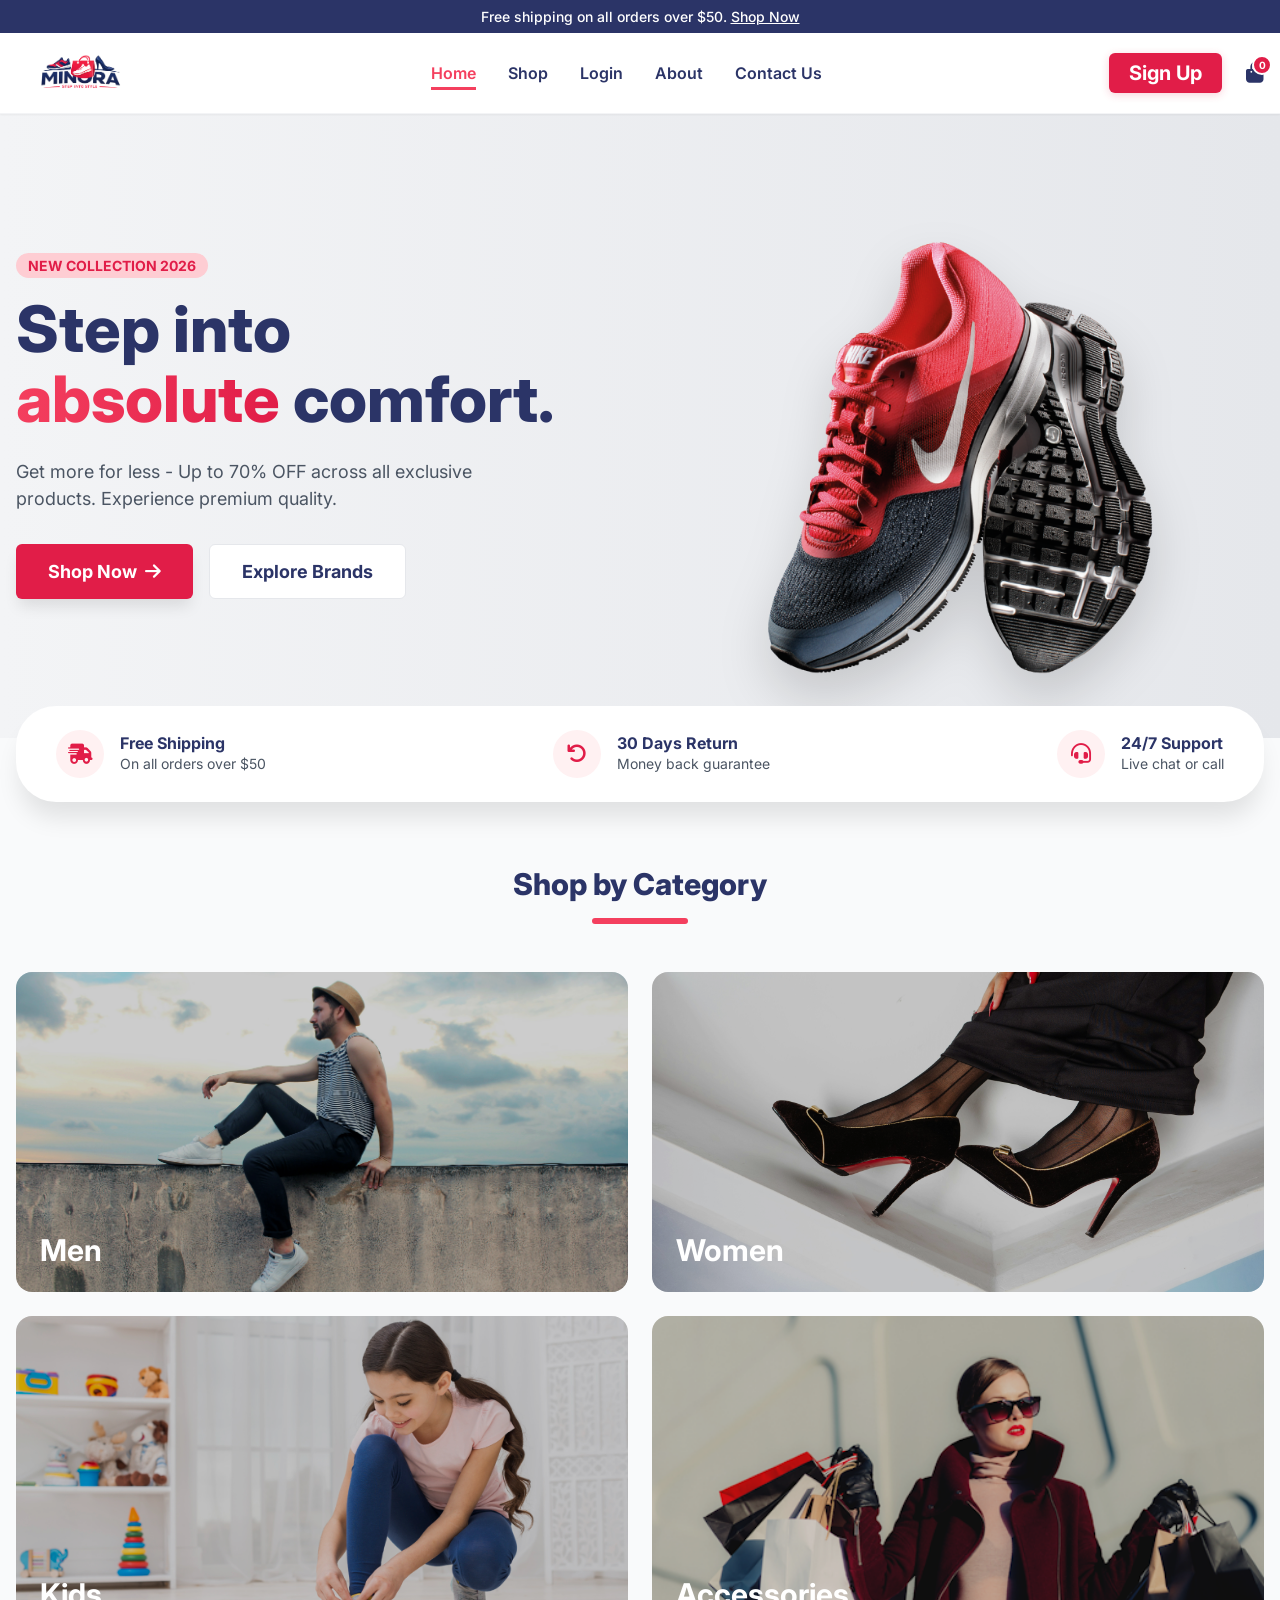
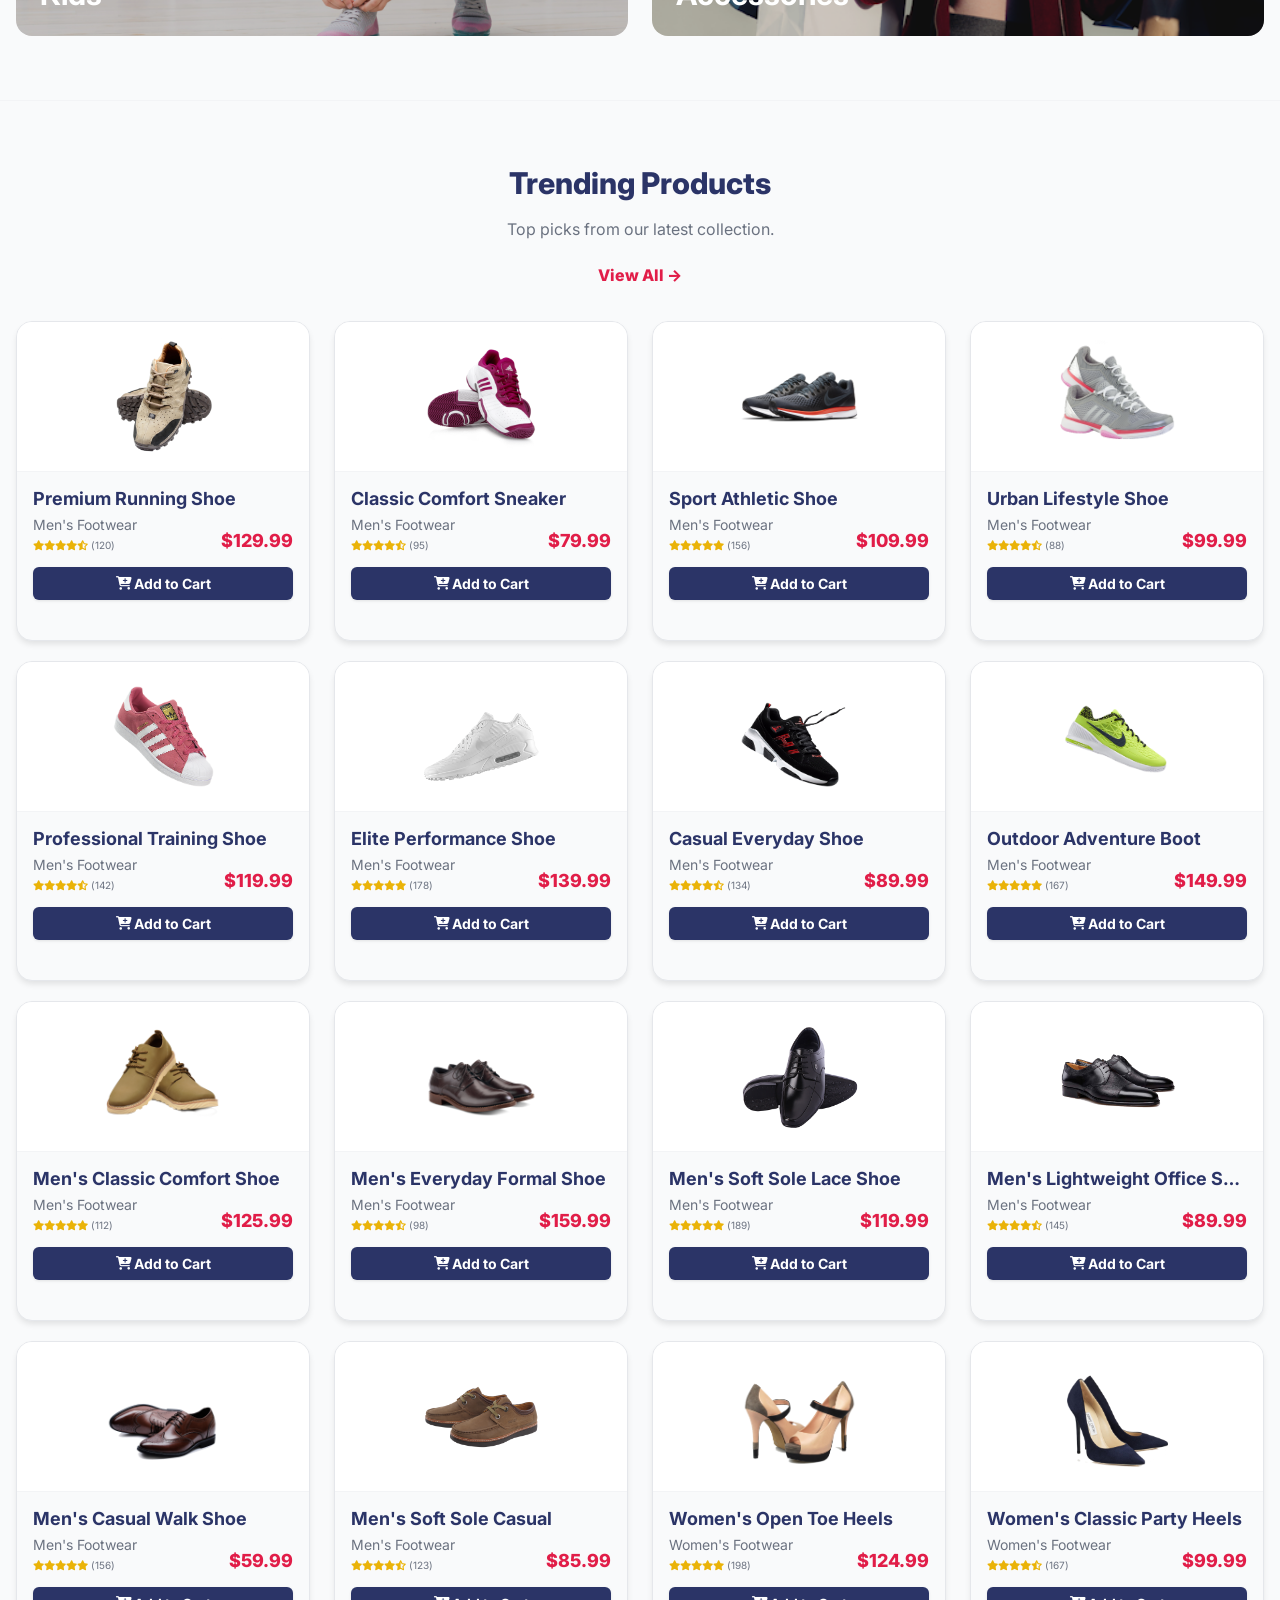
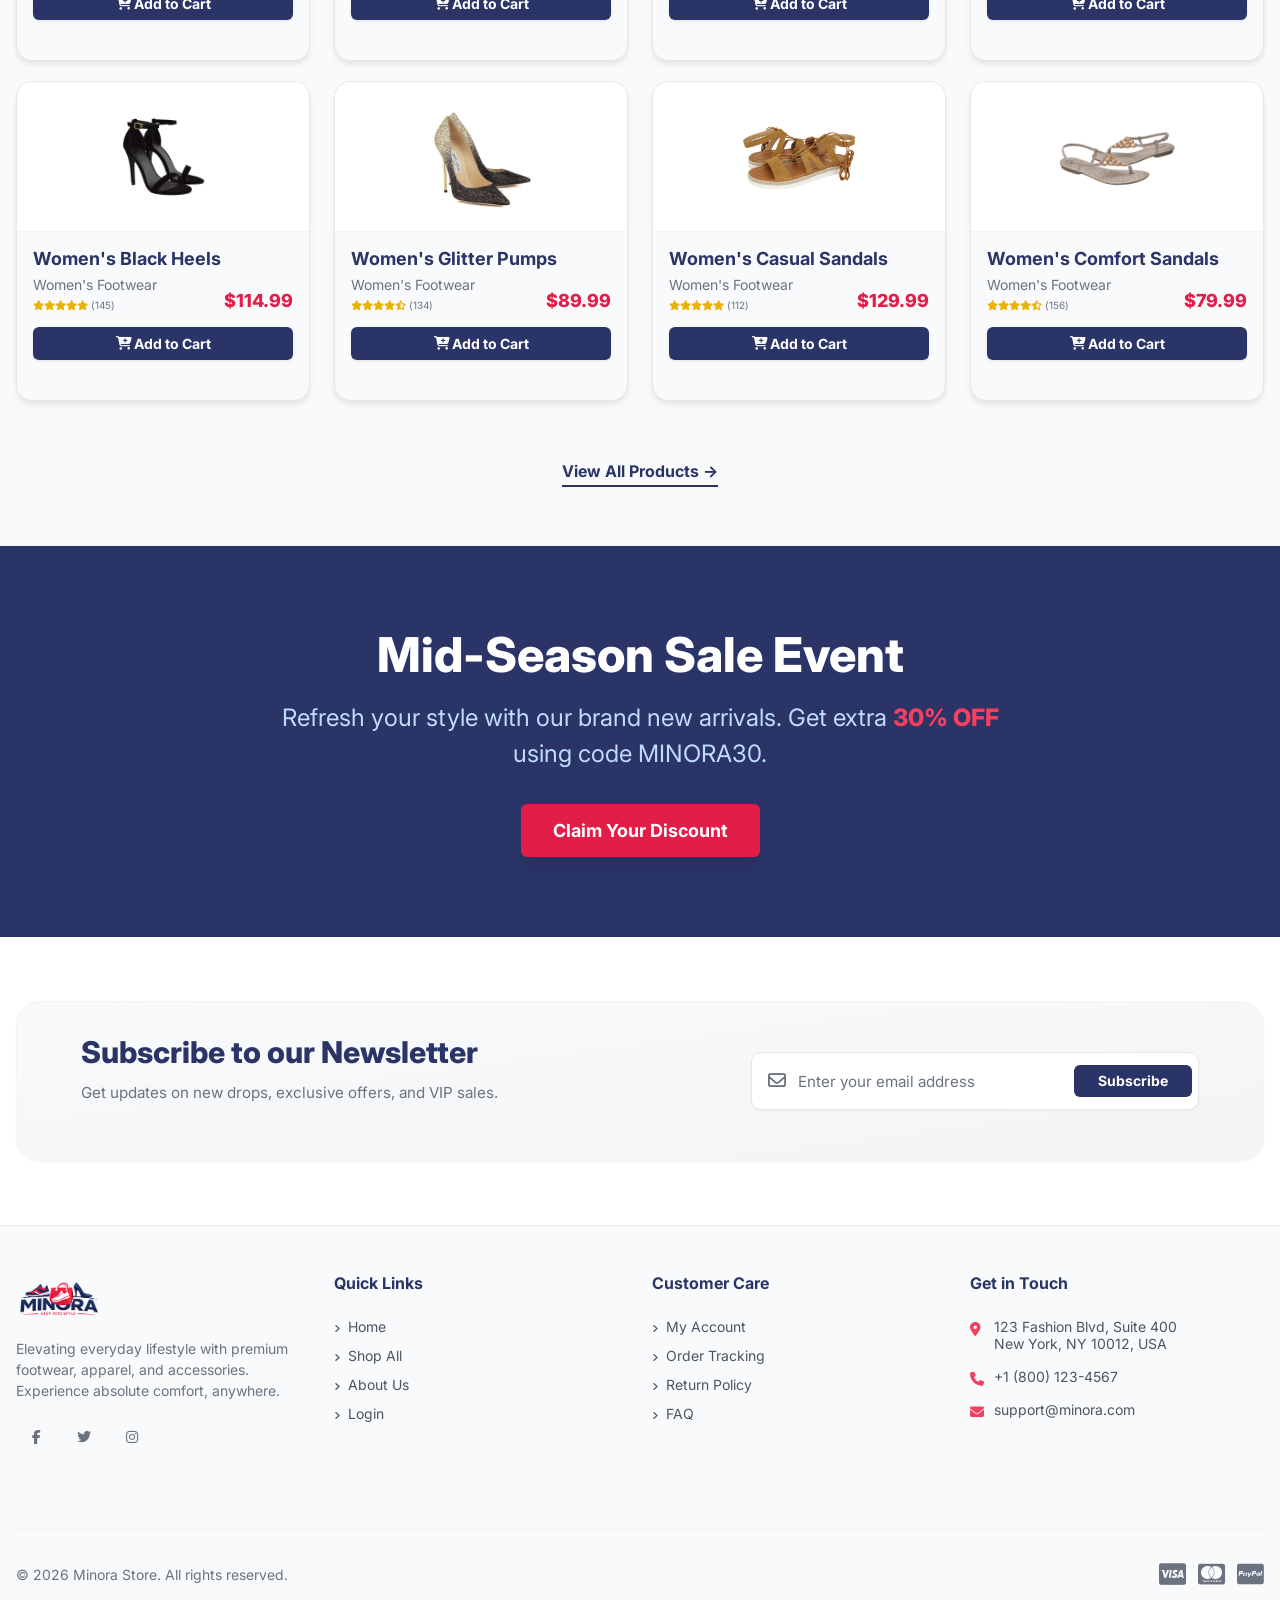
==== index.html @ 59dbfc53 "Initial commit" ====
﻿<!DOCTYPE html>
<html lang="en">
<head>
    <meta charset="UTF-8">
    <meta name="viewport" content="width=device-width, initial-scale=1.0">
    <meta name="description" content="Minora E-commerce Home Page. Step into absolute comfort. Shop the latest fashion trends.">
    <title>Minora | Premium E-Commerce</title>
    <link rel="stylesheet" href="cssFile/globalStyles.css">
    <link rel="stylesheet" href="https://cdnjs.cloudflare.com/ajax/libs/font-awesome/6.4.0/css/all.min.css">
</head>
<body>

    <!-- Top Promotion Bar -->
    <div class="promo-bar">
        Free shipping on all orders over $50. <a href="#">Shop Now</a>
    </div>

    <!-- Navigation Header -->
    <header>
        <div class="container">
            <nav>
                <!-- Logo -->
                <div class="nav-brand">
                    <a href="index.html">
                        <img src="sources/Minoralogo3 .png" alt="Minora Logo">
                    </a>
                </div>

                <!-- Desktop Menu -->
                <div class="nav-menu">
                    <ul>
                        <li><a href="index.html" class="active">Home</a></li>
                        <li><a href="pages/shop.html">Shop</a></li>
                        <li><a href="pages/login.html">Login</a></li>
                        <li><a href="pages/about.html">About</a></li>
                        <li><a href="pages/contactUs.html">Contact Us</a></li>
                    </ul>
                </div>

                <!-- Icons -->
                <div class="nav-icons">
                    <a href="signup.html" class="nav-signup-btn">Sign Up</a>

                    <a href="pages/cart.html" class="relative">
                        <i class="fa-solid fa-bag-shopping"></i>
                        <span class="cart-badge">3</span>
                    </a>
                    <button class="menu-toggle"><i class="fa-solid fa-bars"></i></button>
                </div>
            </nav>
        </div>
    </header>

    <!-- Hero Section -->
    <section style="background: linear-gradient(to right, #f3f4f6, #e5e7eb); padding: 64px 0; overflow: hidden;">
        <div class="container hero-wrapper">

            <div class="hero-text-block">
                <span class="hero-badge">New Collection 2026</span>
                <h1 style="font-size: 4rem; color: var(--brand-primary-color); font-weight: 800; line-height: 1.1; margin-bottom: 24px;">
                    Step into <br/>
                    <span style="background-image: linear-gradient(to right, var(--brand-third-color), var(--brand-secondary-color)); -webkit-background-clip: text; -webkit-text-fill-color: transparent; color: transparent;">absolute</span> comfort.
                </h1>
                <p style="font-size: 1.125rem; max-width: 32rem;">
                    Get more for less - Up to 70% OFF across all exclusive products. Experience premium quality.
                </p>
                <div class="hero-buttons">
                    <a href="pages/shop.html" class="link-button lg-button">
                        Shop Now <i class="fa-solid fa-arrow-right" style="margin-left: 8px;"></i>
                    </a>
                    <button class="explore-btn" >
                        Explore Brands
                    </button>
                </div>
            </div>

            <div class="hero-image-block">
                <img src="sources/herobanner2.png" alt="Featured Shoes" class="hero-img">
            </div>

        </div>
    </section>

    <!-- Perks / Features Strip -->
    <section class="container relative" style="margin-top: -32px; z-index: 20;">
        <div class="feature-box">
            <div class="feature-item">
                <div class="feature-icon">
                    <i class="fa-solid fa-truck-fast"></i>
                </div>
                <div class="feature-text">
                    <h4>Free Shipping</h4>
                    <p>On all orders over $50</p>
                </div>
            </div>
            <div class="feature-item">
                <div class="feature-icon">
                    <i class="fa-solid fa-arrow-rotate-left"></i>
                </div>
                <div class="feature-text">
                    <h4>30 Days Return</h4>
                    <p>Money back guarantee</p>
                </div>
            </div>
            <div class="feature-item">
                <div class="feature-icon">
                    <i class="fa-solid fa-headset"></i>
                </div>
                <div class="feature-text">
                    <h4>24/7 Support</h4>
                    <p>Live chat or call</p>
                </div>
            </div>
        </div>
    </section>

    <!-- Categories Section -->
    <section class="page-section">
        <div class="container">
            <div class="text-center" style="margin-bottom: 48px;">
                <h2>Shop by Category</h2>
                <div style="width: 96px; height: 6px; background-color: var(--brand-third-color); margin: 16px auto; border-radius: var(--radius-full);"></div>
            </div>

            <div class="category-row">
                <div class="category-col">
                    <a href="pages/shop.html" class="category-card">
                        <img src="sources/category-men.jpg" alt="Men">
                        <div class="category-overlay"></div>
                        <h3 class="category-title">Men</h3>
                    </a>
                </div>
                <div class="category-col">
                    <a href="pages/shop.html" class="category-card">
                        <img src="sources/category-women.jpg" alt="Women">
                        <div class="category-overlay"></div>
                        <h3 class="category-title">Women</h3>
                    </a>
                </div>
                <div class="category-col">
                    <a href="pages/shop.html" class="category-card">
                        <img src="sources/category-kids.jpg" alt="Kids">
                        <div class="category-overlay"></div>
                        <h3 class="category-title">Kids</h3>
                    </a>
                </div>
                <div class="category-col">
                    <a href="pages/shop.html" class="category-card">
                        <img src="sources/special-offer.png" alt="Accessories">
                        <div class="category-overlay"></div>
                        <h3 class="category-title">Accessories</h3>
                    </a>
                </div>
            </div>
        </div>
    </section>

    <!-- Featured Products Section -->
    <section class="page-section">
        <div class="container">
            <div style="text-align: center; margin-bottom: 48px;">
                <h2>Trending Products</h2>
                <p style="color: var(--text-muted-color); margin-bottom: 24px;">Top picks from our latest collection.</p>
                <a href="pages/shop.html" style="color: var(--brand-secondary-color); font-weight: 800; display: inline-block;">View All &rarr;</a>
            </div>

            <!-- Row 1 -->
            <div class="category-row">
                <div class="card-wrapper">
                    <div class="card">
                        <div style="position: relative; overflow: hidden;">
                            <span class="card-badge">HOT</span>
                            <button class="card-action"><i class="fa-regular fa-heart"></i></button>
                            <div class="card-image-box">
                                <img src="sources/Men/shoe1.png" alt="Premium Running Shoe">
                            </div>
                            <div class="card-content">
                                <h3 class="card-title"><a href="#">Premium Running Shoe</a></h3>
                                <div class="card-meta">
                                    <div>
                                        <p class="card-desc">Men's Footwear</p>
                                        <div style="color: #eab308; font-size: 10px; margin-top: 4px;">
                                            <i class="fa-solid fa-star"></i><i class="fa-solid fa-star"></i><i class="fa-solid fa-star"></i><i class="fa-solid fa-star"></i><i class="fa-solid fa-star-half-stroke"></i>
                                            <span style="color: var(--text-muted-color);">(120)</span>
                                        </div>
                                    </div>
                                    <span class="card-price">$129.99</span>
                                </div>
                                <button class="primary-button" data-action="add-to-cart" data-id="1" data-title="Premium Running Shoe" data-price="129.99" data-image="Men/shoe1.png"><i class="fa-solid fa-cart-plus"></i> Add to Cart</button>
                            </div>
                        </div>
                    </div>
                </div>

                <div class="card-wrapper">
                    <div class="card">
                        <div style="position: relative; overflow: hidden;">
                            <span class="card-badge">-20%</span>
                            <button class="card-action"><i class="fa-regular fa-heart"></i></button>
                            <div class="card-image-box">
                                <img src="sources/Men/shoe2.png" alt="Classic Comfort Sneaker">
                            </div>
                            <div class="card-content">
                                <h3 class="card-title"><a href="#">Classic Comfort Sneaker</a></h3>
                                <div class="card-meta">
                                    <div>
                                        <p class="card-desc">Men's Footwear</p>
                                        <div style="color: #eab308; font-size: 10px; margin-top: 4px;">
                                            <i class="fa-solid fa-star"></i><i class="fa-solid fa-star"></i><i class="fa-solid fa-star"></i><i class="fa-solid fa-star"></i><i class="fa-solid fa-star-half-stroke"></i>
                                            <span style="color: var(--text-muted-color);">(95)</span>
                                        </div>
                                    </div>
                                    <span class="card-price">$79.99</span>
                                </div>
                                <button class="primary-button" data-action="add-to-cart" data-id="2" data-title="Classic Comfort Sneaker" data-price="79.99" data-image="Men/shoe2.png"><i class="fa-solid fa-cart-plus"></i> Add to Cart</button>
                            </div>
                        </div>
                    </div>
                </div>

                <div class="card-wrapper">
                    <div class="card">
                        <div style="position: relative; overflow: hidden;">
                            <span class="card-badge">NEW</span>
                            <button class="card-action"><i class="fa-regular fa-heart"></i></button>
                            <div class="card-image-box">
                                <img src="sources/Men/shoe3.png" alt="Sport Athletic Shoe">
                            </div>
                            <div class="card-content">
                                <h3 class="card-title"><a href="#">Sport Athletic Shoe</a></h3>
                                <div class="card-meta">
                                    <div>
                                        <p class="card-desc">Men's Footwear</p>
                                        <div style="color: #eab308; font-size: 10px; margin-top: 4px;">
                                            <i class="fa-solid fa-star"></i><i class="fa-solid fa-star"></i><i class="fa-solid fa-star"></i><i class="fa-solid fa-star"></i><i class="fa-solid fa-star"></i>
                                            <span style="color: var(--text-muted-color);">(156)</span>
                                        </div>
                                    </div>
                                    <span class="card-price">$109.99</span>
                                </div>
                                <button class="primary-button" data-action="add-to-cart" data-id="3" data-title="Sport Athletic Shoe" data-price="109.99" data-image="Men/shoe3.png"><i class="fa-solid fa-cart-plus"></i> Add to Cart</button>
                            </div>
                        </div>
                    </div>
                </div>

                <div class="card-wrapper">
                    <div class="card">
                        <div style="position: relative; overflow: hidden;">
                            <span class="card-badge">SALE</span>
                            <button class="card-action"><i class="fa-regular fa-heart"></i></button>
                            <div class="card-image-box">
                                <img src="sources/Men/shoe4.png" alt="Urban Lifestyle Shoe">
                            </div>
                            <div class="card-content">
                                <h3 class="card-title"><a href="#">Urban Lifestyle Shoe</a></h3>
                                <div class="card-meta">
                                    <div>
                                        <p class="card-desc">Men's Footwear</p>
                                        <div style="color: #eab308; font-size: 10px; margin-top: 4px;">
                                            <i class="fa-solid fa-star"></i><i class="fa-solid fa-star"></i><i class="fa-solid fa-star"></i><i class="fa-solid fa-star"></i><i class="fa-solid fa-star-half-stroke"></i>
                                            <span style="color: var(--text-muted-color);">(88)</span>
                                        </div>
                                    </div>
                                    <span class="card-price">$99.99</span>
                                </div>
                                <button class="primary-button" data-action="add-to-cart" data-id="4" data-title="Urban Lifestyle Shoe" data-price="99.99" data-image="Men/shoe4.png"><i class="fa-solid fa-cart-plus"></i> Add to Cart</button>
                            </div>
                        </div>
                    </div>
                </div>
            </div>

            <!-- Row 2 -->
            <div class="category-row">
                <div class="card-wrapper">
                    <div class="card">
                        <div style="position: relative; overflow: hidden;">
                            <span class="card-badge">-25%</span>
                            <button class="card-action"><i class="fa-regular fa-heart"></i></button>
                            <div class="card-image-box">
                                <img src="sources/Men/shoe5.png" alt="Professional Training Shoe">
                            </div>
                            <div class="card-content">
                                <h3 class="card-title"><a href="#">Professional Training Shoe</a></h3>
                                <div class="card-meta">
                                    <div>
                                        <p class="card-desc">Men's Footwear</p>
                                        <div style="color: #eab308; font-size: 10px; margin-top: 4px;">
                                            <i class="fa-solid fa-star"></i><i class="fa-solid fa-star"></i><i class="fa-solid fa-star"></i><i class="fa-solid fa-star"></i><i class="fa-solid fa-star-half-stroke"></i>
                                            <span style="color: var(--text-muted-color);">(142)</span>
                                        </div>
                                    </div>
                                    <span class="card-price">$119.99</span>
                                </div>
                                <button class="primary-button" data-action="add-to-cart" data-id="5" data-title="Professional Training Shoe" data-price="119.99" data-image="Men/shoe5.png"><i class="fa-solid fa-cart-plus"></i> Add to Cart</button>
                            </div>
                        </div>
                    </div>
                </div>

                <div class="card-wrapper">
                    <div class="card">
                        <div style="position: relative; overflow: hidden;">
                            <span class="card-badge">HOT</span>
                            <button class="card-action"><i class="fa-regular fa-heart"></i></button>
                            <div class="card-image-box">
                                <img src="sources/Men/shoe6.png" alt="Elite Performance Shoe">
                            </div>
                            <div class="card-content">
                                <h3 class="card-title"><a href="#">Elite Performance Shoe</a></h3>
                                <div class="card-meta">
                                    <div>
                                        <p class="card-desc">Men's Footwear</p>
                                        <div style="color: #eab308; font-size: 10px; margin-top: 4px;">
                                            <i class="fa-solid fa-star"></i><i class="fa-solid fa-star"></i><i class="fa-solid fa-star"></i><i class="fa-solid fa-star"></i><i class="fa-solid fa-star"></i>
                                            <span style="color: var(--text-muted-color);">(178)</span>
                                        </div>
                                    </div>
                                    <span class="card-price">$139.99</span>
                                </div>
                                <button class="primary-button" data-action="add-to-cart" data-id="6" data-title="Elite Performance Shoe" data-price="139.99" data-image="Men/shoe6.png"><i class="fa-solid fa-cart-plus"></i> Add to Cart</button>
                            </div>
                        </div>
                    </div>
                </div>

                <div class="card-wrapper">
                    <div class="card">
                        <div style="position: relative; overflow: hidden;">
                            <span class="card-badge">NEW</span>
                            <button class="card-action"><i class="fa-regular fa-heart"></i></button>
                            <div class="card-image-box">
                                <img src="sources/Men/shoe7.png" alt="Casual Everyday Shoe">
                            </div>
                            <div class="card-content">
                                <h3 class="card-title"><a href="#">Casual Everyday Shoe</a></h3>
                                <div class="card-meta">
                                    <div>
                                        <p class="card-desc">Men's Footwear</p>
                                        <div style="color: #eab308; font-size: 10px; margin-top: 4px;">
                                            <i class="fa-solid fa-star"></i><i class="fa-solid fa-star"></i><i class="fa-solid fa-star"></i><i class="fa-solid fa-star"></i><i class="fa-solid fa-star-half-stroke"></i>
                                            <span style="color: var(--text-muted-color);">(134)</span>
                                        </div>
                                    </div>
                                    <span class="card-price">$89.99</span>
                                </div>
                                <button class="primary-button" data-action="add-to-cart" data-id="7" data-title="Casual Everyday Shoe" data-price="89.99" data-image="Men/shoe7.png"><i class="fa-solid fa-cart-plus"></i> Add to Cart</button>
                            </div>
                        </div>
                    </div>
                </div>

                <div class="card-wrapper">
                    <div class="card">
                        <div style="position: relative; overflow: hidden;">
                            <span class="card-badge">SALE</span>
                            <button class="card-action"><i class="fa-regular fa-heart"></i></button>
                            <div class="card-image-box">
                                <img src="sources/Men/shoe8.png" alt="Outdoor Adventure Boot">
                            </div>
                            <div class="card-content">
                                <h3 class="card-title"><a href="#">Outdoor Adventure Boot</a></h3>
                                <div class="card-meta">
                                    <div>
                                        <p class="card-desc">Men's Footwear</p>
                                        <div style="color: #eab308; font-size: 10px; margin-top: 4px;">
                                            <i class="fa-solid fa-star"></i><i class="fa-solid fa-star"></i><i class="fa-solid fa-star"></i><i class="fa-solid fa-star"></i><i class="fa-solid fa-star"></i>
                                            <span style="color: var(--text-muted-color);">(167)</span>
                                        </div>
                                    </div>
                                    <span class="card-price">$149.99</span>
                                </div>
                                <button class="primary-button" data-action="add-to-cart" data-id="8" data-title="Outdoor Adventure Boot" data-price="149.99" data-image="Men/shoe8.png"><i class="fa-solid fa-cart-plus"></i> Add to Cart</button>
                            </div>
                        </div>
                    </div>
                </div>
            </div>

            <!-- Row 3 -->
            <div class="category-row">
                <div class="card-wrapper">
                    <div class="card">
                        <div style="position: relative; overflow: hidden;">
                            <span class="card-badge">-15%</span>
                            <button class="card-action"><i class="fa-regular fa-heart"></i></button>
                            <div class="card-image-box">
                                <img src="sources/Men/shoe9.png" alt="Men's Classic Comfort Shoe">
                            </div>
                            <div class="card-content">
                                <h3 class="card-title"><a href="#">Men's Classic Comfort Shoe</a></h3>
                                <div class="card-meta">
                                    <div>
                                        <p class="card-desc">Men's Footwear</p>
                                        <div style="color: #eab308; font-size: 10px; margin-top: 4px;">
                                            <i class="fa-solid fa-star"></i><i class="fa-solid fa-star"></i><i class="fa-solid fa-star"></i><i class="fa-solid fa-star"></i><i class="fa-solid fa-star"></i>
                                            <span style="color: var(--text-muted-color);">(112)</span>
                                        </div>
                                    </div>
                                    <span class="card-price">$125.99</span>
                                </div>
                                <button class="primary-button" data-action="add-to-cart" data-id="9" data-title="Men's Classic Comfort Shoe" data-price="125.99" data-image="Men/shoe9.png"><i class="fa-solid fa-cart-plus"></i> Add to Cart</button>
                            </div>
                        </div>
                    </div>
                </div>

                <div class="card-wrapper">
                    <div class="card">
                        <div style="position: relative; overflow: hidden;">
                            <span class="card-badge">NEW</span>
                            <button class="card-action"><i class="fa-regular fa-heart"></i></button>
                            <div class="card-image-box">
                                <img src="sources/Men/shoe10.png" alt="Men's Everyday Formal Shoe">
                            </div>
                            <div class="card-content">
                                <h3 class="card-title"><a href="#">Men's Everyday Formal Shoe</a></h3>
                                <div class="card-meta">
                                    <div>
                                        <p class="card-desc">Men's Footwear</p>
                                        <div style="color: #eab308; font-size: 10px; margin-top: 4px;">
                                            <i class="fa-solid fa-star"></i><i class="fa-solid fa-star"></i><i class="fa-solid fa-star"></i><i class="fa-solid fa-star"></i><i class="fa-solid fa-star-half-stroke"></i>
                                            <span style="color: var(--text-muted-color);">(98)</span>
                                        </div>
                                    </div>
                                    <span class="card-price">$159.99</span>
                                </div>
                                <button class="primary-button" data-action="add-to-cart" data-id="10" data-title="Men's Everyday Formal Shoe" data-price="159.99" data-image="Men/shoe10.png"><i class="fa-solid fa-cart-plus"></i> Add to Cart</button>
                            </div>
                        </div>
                    </div>
                </div>

                <div class="card-wrapper">
                    <div class="card">
                        <div style="position: relative; overflow: hidden;">
                            <span class="card-badge">HOT</span>
                            <button class="card-action"><i class="fa-regular fa-heart"></i></button>
                            <div class="card-image-box">
                                <img src="sources/Men/shoe11.png" alt="Men's Soft Sole Lace Shoe">
                            </div>
                            <div class="card-content">
                                <h3 class="card-title"><a href="#">Men's Soft Sole Lace Shoe</a></h3>
                                <div class="card-meta">
                                    <div>
                                        <p class="card-desc">Men's Footwear</p>
                                        <div style="color: #eab308; font-size: 10px; margin-top: 4px;">
                                            <i class="fa-solid fa-star"></i><i class="fa-solid fa-star"></i><i class="fa-solid fa-star"></i><i class="fa-solid fa-star"></i><i class="fa-solid fa-star"></i>
                                            <span style="color: var(--text-muted-color);">(189)</span>
                                        </div>
                                    </div>
                                    <span class="card-price">$119.99</span>
                                </div>
                                <button class="primary-button" data-action="add-to-cart" data-id="11" data-title="Men's Soft Sole Lace Shoe" data-price="119.99" data-image="Men/shoe11.png"><i class="fa-solid fa-cart-plus"></i> Add to Cart</button>
                            </div>
                        </div>
                    </div>
                </div>

                <div class="card-wrapper">
                    <div class="card">
                        <div style="position: relative; overflow: hidden;">
                            <span class="card-badge">-30%</span>
                            <button class="card-action"><i class="fa-regular fa-heart"></i></button>
                            <div class="card-image-box">
                                <img src="sources/Men/shoe12.png" alt="Men's Lightweight Office Shoe">
                            </div>
                            <div class="card-content">
                                <h3 class="card-title"><a href="#">Men's Lightweight Office Shoe</a></h3>
                                <div class="card-meta">
                                    <div>
                                        <p class="card-desc">Men's Footwear</p>
                                        <div style="color: #eab308; font-size: 10px; margin-top: 4px;">
                                            <i class="fa-solid fa-star"></i><i class="fa-solid fa-star"></i><i class="fa-solid fa-star"></i><i class="fa-solid fa-star"></i><i class="fa-solid fa-star-half-stroke"></i>
                                            <span style="color: var(--text-muted-color);">(145)</span>
                                        </div>
                                    </div>
                                    <span class="card-price">$89.99</span>
                                </div>
                                <button class="primary-button" data-action="add-to-cart" data-id="12" data-title="Men's Lightweight Office Shoe" data-price="89.99" data-image="Men/shoe12.png"><i class="fa-solid fa-cart-plus"></i> Add to Cart</button>
                            </div>
                        </div>
                    </div>
                </div>
            </div>

            <!-- Row 4 -->
            <div class="category-row">
                <div class="card-wrapper">
                    <div class="card">
                        <div style="position: relative; overflow: hidden;">
                            <span class="card-badge">NEW</span>
                            <button class="card-action"><i class="fa-regular fa-heart"></i></button>
                            <div class="card-image-box">
                                <img src="sources/Men/shoe13.png" alt="Men's Casual Walk Shoe">
                            </div>
                            <div class="card-content">
                                <h3 class="card-title"><a href="#">Men's Casual Walk Shoe</a></h3>
                                <div class="card-meta">
                                    <div>
                                        <p class="card-desc">Men's Footwear</p>
                                        <div style="color: #eab308; font-size: 10px; margin-top: 4px;">
                                            <i class="fa-solid fa-star"></i><i class="fa-solid fa-star"></i><i class="fa-solid fa-star"></i><i class="fa-solid fa-star"></i><i class="fa-solid fa-star"></i>
                                            <span style="color: var(--text-muted-color);">(156)</span>
                                        </div>
                                    </div>
                                    <span class="card-price">$59.99</span>
                                </div>
                                <button class="primary-button" data-action="add-to-cart" data-id="13" data-title="Men's Casual Walk Shoe" data-price="59.99" data-image="Men/shoe13.png"><i class="fa-solid fa-cart-plus"></i> Add to Cart</button>
                            </div>
                        </div>
                    </div>
                </div>

                <div class="card-wrapper">
                    <div class="card">
                        <div style="position: relative; overflow: hidden;">
                            <span class="card-badge">SALE</span>
                            <button class="card-action"><i class="fa-regular fa-heart"></i></button>
                            <div class="card-image-box">
                                <img src="sources/Men/shoe14.png" alt="Men's Soft Sole Casual">
                            </div>
                            <div class="card-content">
                                <h3 class="card-title"><a href="#">Men's Soft Sole Casual</a></h3>
                                <div class="card-meta">
                                    <div>
                                        <p class="card-desc">Men's Footwear</p>
                                        <div style="color: #eab308; font-size: 10px; margin-top: 4px;">
                                            <i class="fa-solid fa-star"></i><i class="fa-solid fa-star"></i><i class="fa-solid fa-star"></i><i class="fa-solid fa-star"></i><i class="fa-solid fa-star-half-stroke"></i>
                                            <span style="color: var(--text-muted-color);">(123)</span>
                                        </div>
                                    </div>
                                    <span class="card-price">$85.99</span>
                                </div>
                                <button class="primary-button" data-action="add-to-cart" data-id="14" data-title="Men's Soft Sole Casual" data-price="85.99" data-image="Men/shoe14.png"><i class="fa-solid fa-cart-plus"></i> Add to Cart</button>
                            </div>
                        </div>
                    </div>
                </div>

                <div class="card-wrapper">
                    <div class="card">
                        <div style="position: relative; overflow: hidden;">
                            <span class="card-badge">-20%</span>
                            <button class="card-action"><i class="fa-regular fa-heart"></i></button>
                            <div class="card-image-box">
                                <img src="sources/Women/Wshoe1.png" alt="Women's Open Toe Heels">
                            </div>
                            <div class="card-content">
                                <h3 class="card-title"><a href="#">Women's Open Toe Heels</a></h3>
                                <div class="card-meta">
                                    <div>
                                        <p class="card-desc">Women's Footwear</p>
                                        <div style="color: #eab308; font-size: 10px; margin-top: 4px;">
                                            <i class="fa-solid fa-star"></i><i class="fa-solid fa-star"></i><i class="fa-solid fa-star"></i><i class="fa-solid fa-star"></i><i class="fa-solid fa-star"></i>
                                            <span style="color: var(--text-muted-color);">(198)</span>
                                        </div>
                                    </div>
                                    <span class="card-price">$124.99</span>
                                </div>
                                <button class="primary-button" data-action="add-to-cart" data-id="15" data-title="Women's Open Toe Heels" data-price="124.99" data-image="Women/Wshoe1.png"><i class="fa-solid fa-cart-plus"></i> Add to Cart</button>
                            </div>
                        </div>
                    </div>
                </div>

                <div class="card-wrapper">
                    <div class="card">
                        <div style="position: relative; overflow: hidden;">
                            <span class="card-badge">HOT</span>
                            <button class="card-action"><i class="fa-regular fa-heart"></i></button>
                            <div class="card-image-box">
                                <img src="sources/Women/Wshoe2.png" alt="Women's Classic Party Heels">
                            </div>
                            <div class="card-content">
                                <h3 class="card-title"><a href="#">Women's Classic Party Heels</a></h3>
                                <div class="card-meta">
                                    <div>
                                        <p class="card-desc">Women's Footwear</p>
                                        <div style="color: #eab308; font-size: 10px; margin-top: 4px;">
                                            <i class="fa-solid fa-star"></i><i class="fa-solid fa-star"></i><i class="fa-solid fa-star"></i><i class="fa-solid fa-star"></i><i class="fa-solid fa-star-half-stroke"></i>
                                            <span style="color: var(--text-muted-color);">(167)</span>
                                        </div>
                                    </div>
                                    <span class="card-price">$99.99</span>
                                </div>
                                <button class="primary-button" data-action="add-to-cart" data-id="16" data-title="Women's Classic Party Heels" data-price="99.99" data-image="Women/Wshoe2.png"><i class="fa-solid fa-cart-plus"></i> Add to Cart</button>
                            </div>
                        </div>
                    </div>
                </div>
            </div>

            <!-- Row 5 -->
            <div class="category-row">
                <div class="card-wrapper">
                    <div class="card">
                        <div style="position: relative; overflow: hidden;">
                            <span class="card-badge">NEW</span>
                            <button class="card-action"><i class="fa-regular fa-heart"></i></button>
                            <div class="card-image-box">
                                <img src="sources/Women/Wshoe3.png" alt="Women's Black Heels">
                            </div>
                            <div class="card-content">
                                <h3 class="card-title"><a href="#">Women's Black Heels</a></h3>
                                <div class="card-meta">
                                    <div>
                                        <p class="card-desc">Women's Footwear</p>
                                        <div style="color: #eab308; font-size: 10px; margin-top: 4px;">
                                            <i class="fa-solid fa-star"></i><i class="fa-solid fa-star"></i><i class="fa-solid fa-star"></i><i class="fa-solid fa-star"></i><i class="fa-solid fa-star"></i>
                                            <span style="color: var(--text-muted-color);">(145)</span>
                                        </div>
                                    </div>
                                    <span class="card-price">$114.99</span>
                                </div>
                                <button class="primary-button" data-action="add-to-cart" data-id="17" data-title="Women's Black Heels" data-price="114.99" data-image="Women/Wshoe3.png"><i class="fa-solid fa-cart-plus"></i> Add to Cart</button>
                            </div>
                        </div>
                    </div>
                </div>

                <div class="card-wrapper">
                    <div class="card">
                        <div style="position: relative; overflow: hidden;">
                            <span class="card-badge">SALE</span>
                            <button class="card-action"><i class="fa-regular fa-heart"></i></button>
                            <div class="card-image-box">
                                <img src="sources/Women/Wshoe4.png" alt="Women's Glitter Pumps">
                            </div>
                            <div class="card-content">
                                <h3 class="card-title"><a href="#">Women's Glitter Pumps</a></h3>
                                <div class="card-meta">
                                    <div>
                                        <p class="card-desc">Women's Footwear</p>
                                        <div style="color: #eab308; font-size: 10px; margin-top: 4px;">
                                            <i class="fa-solid fa-star"></i><i class="fa-solid fa-star"></i><i class="fa-solid fa-star"></i><i class="fa-solid fa-star"></i><i class="fa-solid fa-star-half-stroke"></i>
                                            <span style="color: var(--text-muted-color);">(134)</span>
                                        </div>
                                    </div>
                                    <span class="card-price">$89.99</span>
                                </div>
                                <button class="primary-button" data-action="add-to-cart" data-id="18" data-title="Women's Glitter Pumps" data-price="89.99" data-image="Women/Wshoe4.png"><i class="fa-solid fa-cart-plus"></i> Add to Cart</button>
                            </div>
                        </div>
                    </div>
                </div>

                <div class="card-wrapper">
                    <div class="card">
                        <div style="position: relative; overflow: hidden;">
                            <span class="card-badge">-15%</span>
                            <button class="card-action"><i class="fa-regular fa-heart"></i></button>
                            <div class="card-image-box">
                                <img src="sources/Women/Wshoe5.png" alt="Women's Casual Sandals">
                            </div>
                            <div class="card-content">
                                <h3 class="card-title"><a href="#">Women's Casual Sandals</a></h3>
                                <div class="card-meta">
                                    <div>
                                        <p class="card-desc">Women's Footwear</p>
                                        <div style="color: #eab308; font-size: 10px; margin-top: 4px;">
                                            <i class="fa-solid fa-star"></i><i class="fa-solid fa-star"></i><i class="fa-solid fa-star"></i><i class="fa-solid fa-star"></i><i class="fa-solid fa-star"></i>
                                            <span style="color: var(--text-muted-color);">(112)</span>
                                        </div>
                                    </div>
                                    <span class="card-price">$129.99</span>
                                </div>
                                <button class="primary-button" data-action="add-to-cart" data-id="19" data-title="Women's Casual Sandals" data-price="129.99" data-image="Women/Wshoe5.png"><i class="fa-solid fa-cart-plus"></i> Add to Cart</button>
                            </div>
                        </div>
                    </div>
                </div>

                <div class="card-wrapper">
                    <div class="card">
                        <div style="position: relative; overflow: hidden;">
                            <span class="card-badge">HOT</span>
                            <button class="card-action"><i class="fa-regular fa-heart"></i></button>
                            <div class="card-image-box">
                                <img src="sources/Women/Wshoe6.png" alt="Women's Comfort Sandals">
                            </div>
                            <div class="card-content">
                                <h3 class="card-title"><a href="#">Women's Comfort Sandals</a></h3>
                                <div class="card-meta">
                                    <div>
                                        <p class="card-desc">Women's Footwear</p>
                                        <div style="color: #eab308; font-size: 10px; margin-top: 4px;">
                                            <i class="fa-solid fa-star"></i><i class="fa-solid fa-star"></i><i class="fa-solid fa-star"></i><i class="fa-solid fa-star"></i><i class="fa-solid fa-star-half-stroke"></i>
                                            <span style="color: var(--text-muted-color);">(156)</span>
                                        </div>
                                    </div>
                                    <span class="card-price">$79.99</span>
                                </div>
                                <button class="primary-button" data-action="add-to-cart" data-id="20" data-title="Women's Comfort Sandals" data-price="79.99" data-image="Women/Wshoe6.png"><i class="fa-solid fa-cart-plus"></i> Add to Cart</button>
                            </div>
                        </div>
                    </div>
                </div>
            </div>

            <div class="text-center" style="margin-top: 40px;">
                <a href="pages/shop.html" style="color: var(--brand-primary-color); font-weight: bold; border-bottom: 2px solid; padding-bottom: 4px;">
                    View All Products &rarr;
                </a>
            </div>
        </div>
    </section>

    <!-- Promotional Banner -->
    <section class="promo-banner">
        <div class="container">
            <h2>Mid-Season Sale Event</h2>
            <p style="color: #bfdbfe; font-size: 1.5rem; max-width: 48rem; margin: 0 auto 32px auto;">
                Refresh your style with our brand new arrivals. Get extra
                <span style="color: var(--brand-third-color); font-weight: 800;">30% OFF</span>
                using code MINORA30.
            </p>
            <a href="pages/shop.html" class="link-button lg-button" >
                Claim Your Discount
            </a>
        </div>
    </section>

    <!-- Newsletter Section -->
    <section class="newsletter-section">
        <div class="container">
            <div class="newsletter-card">
                <div class="newsletter-text">
                    <h2>Subscribe to our Newsletter</h2>
                    <p style="color: var(--text-muted-color);">Get updates on new drops, exclusive offers, and VIP sales.</p>
                </div>
                <div class="newsletter-form-wrapper">
                    <form class="newsletter-form">
                        <i class="fa-regular fa-envelope"></i>
                        <input type="email" placeholder="Enter your email address" required>
                        <button type="submit">Subscribe</button>
                    </form>
                </div>
            </div>
        </div>
    </section>

    <!-- Footer -->
    <footer>
        <div class="container">
            <div class="footer-grid">
                <div class="footer-col">
                    <a href="#" style="display: block; margin-bottom: 16px; height: 48px;">
                        <img src="sources/Minoralogo3 .png" alt="Minora" style="height: 48px; object-fit: contain;">
                    </a>
                    <p>Elevating everyday lifestyle with premium footwear, apparel, and accessories. Experience absolute comfort, anywhere.</p>
                    <div class="footer-socials">
                        <a href="#" class="footer-social-btn"><i class="fa-brands fa-facebook-f"></i></a>
                        <a href="#" class="footer-social-btn"><i class="fa-brands fa-twitter"></i></a>
                        <a href="#" class="footer-social-btn"><i class="fa-brands fa-instagram"></i></a>
                    </div>
                </div>

                <div class="footer-col">
                    <h3>Quick Links</h3>
                    <ul>
                        <li><a href="index.html"><i class="fa-solid fa-angle-right" style="font-size: 10px; margin-right: 8px;"></i>Home</a></li>
                        <li><a href="pages/shop.html"><i class="fa-solid fa-angle-right" style="font-size: 10px; margin-right: 8px;"></i>Shop All</a></li>
                        <li><a href="pages/about.html"><i class="fa-solid fa-angle-right" style="font-size: 10px; margin-right: 8px;"></i>About Us</a></li>
                        <li><a href="pages/login.html"><i class="fa-solid fa-angle-right" style="font-size: 10px; margin-right: 8px;"></i>Login</a></li>
                    </ul>
                </div>

                <div class="footer-col">
                    <h3>Customer Care</h3>
                    <ul>
                        <li><a href="#"><i class="fa-solid fa-angle-right" style="font-size: 10px; margin-right: 8px;"></i>My Account</a></li>
                        <li><a href="#"><i class="fa-solid fa-angle-right" style="font-size: 10px; margin-right: 8px;"></i>Order Tracking</a></li>
                        <li><a href="#"><i class="fa-solid fa-angle-right" style="font-size: 10px; margin-right: 8px;"></i>Return Policy</a></li>
                        <li><a href="#"><i class="fa-solid fa-angle-right" style="font-size: 10px; margin-right: 8px;"></i>FAQ</a></li>
                    </ul>
                </div>

                <div class="footer-col">
                    <h3>Get in Touch</h3>
                    <ul style="color: var(--text-secondary-color); font-size: 0.875rem;">
                        <li style="margin-bottom: 16px; position: relative; padding-left: 24px;">
                            <i class="fa-solid fa-location-dot" style="color: var(--brand-third-color); position: absolute; left: 0; top: 4px;"></i>
                            123 Fashion Blvd, Suite 400<br>New York, NY 10012, USA
                        </li>
                        <li style="margin-bottom: 16px; position: relative; padding-left: 24px;">
                            <i class="fa-solid fa-phone" style="color: var(--brand-third-color); position: absolute; left: 0; top: 4px;"></i>
                            +1 (800) 123-4567
                        </li>
                        <li style="margin-bottom: 16px; position: relative; padding-left: 24px;">
                            <i class="fa-solid fa-envelope" style="color: var(--brand-third-color); position: absolute; left: 0; top: 4px;"></i>
                            support@minora.com
                        </li>
                    </ul>
                </div>
            </div>

            <div class="footer-bottom">
                <p style="margin: 0;">&copy; 2026 Minora Store. All rights reserved.</p>
                <div class="footer-payments">
                    <i class="fa-brands fa-cc-visa"></i>
                    <i class="fa-brands fa-cc-mastercard"></i>
                    <i class="fa-brands fa-cc-paypal"></i>
                </div>
            </div>
        </div>
    </footer>

    <script src="jsFile/jsFunctions.js"></script>
</body>
</html>
---- cssFile/globalStyles.css ----
@import url('https://fonts.googleapis.com/css2?family=Inter:wght@400;600;700;800&display=swap');

/* =========================================================
   DESIGN SYSTEM
========================================================= */
:root {
  --brand-primary-color: #2B3467;
  --brand-secondary-color: #e11d48; /* rose-600 */
  --brand-third-color: #f43f5e; /* rose-500 */
  --brand-fourth-color: #fecdd3; /* rose-200 */
  --brand-accent-color: #fff1f2; /* rose-50 */

  --bg-main: #f9fafb; /* gray-50 */
  --bg-card: #ffffff;
  --bg-section: #f3f4f6; /* gray-100 */

  --text-primary-color: #1f2937; /* gray-800 */
  --text-secondary-color: #4b5563; /* gray-600 */
  --text-muted-color: #6b7280; /* gray-500 */
  --text-focus-color: #e11d48; /* rose-600 */
  --text-highlighted-color: #2B3467;

  --border-primary-color: #e5e7eb; /* gray-200 */
  --border-secondary-color: #f3f4f6; /* gray-100 */
  --border-muted-color: #d1d5db; /* gray-300 */
  --border-focus-color: #e11d48;
  --border-highlighted-color: #2B3467;

  --radius-sm: 6px;
  --radius-md: 10px;
  --radius-lg: 16px; /* 2xl border-radius */
  --radius-full: 9999px;

  --transition: 0.3s ease;
  --transition-slow: 0.5s ease;
}

/* =========================================================
   DARK MODE (OPTIONAL)
========================================================= */
[data-theme="dark"] {
  --bg-main: #111827; /* gray-900 */
  --bg-card: #1f2937; /* gray-800 */
  --bg-section: #374151; /* gray-700 */

  --text-primary-color: #f9fafb;
  --text-secondary-color: #d1d5db;
  --text-muted-color: #9ca3af;
  
  --border-primary-color: #4b5563;
  --border-secondary-color: #374151;
}

/* =========================================================
   GLOBAL BASE
========================================================= */
* {
    box-sizing: border-box;
}

body {
  margin: 0;
  font-family: 'Inter', sans-serif;
  background: var(--bg-main);
  color: var(--text-primary-color);
  -webkit-font-smoothing: antialiased;
  overflow-x: hidden;
}

a {
    text-decoration: none;
    color: inherit;
    transition: var(--transition);
}

ul {
    list-style: none;
    padding: 0;
    margin: 0;
}

img {
    max-width: 100%;
    height: auto;
}


.container {
    max-width: 1280px; /* 7xl */
    margin: 0 auto;
    padding: 0 16px;
}

.text-center { text-align: center; }
.relative { position: relative; }
.absolute { position: absolute; }
.hidden { display: none; }
.block { display: block; }
.flex { display: flex; }
.items-center { align-items: center; }
.justify-center { justify-content: center; }
.justify-between { justify-content: space-between; }


/* =========================================================
   GLOBAL BUTTON SYSTEM
   These properties will inherit in sub-classes like link-button, nav-button etc
========================================================= */
button {
   cursor: pointer;
   border: none;
   background: transparent;
   transition: var(--transition);
   font-family: inherit;
   font-size: 0.875rem;
   font-weight: 600;
   border-radius: var(--radius-sm);
   display: inline-flex;
   align-items: center;
   justify-content: center;
}

button:hover {
   opacity: 0.85;
}

/* =========================================================
   LINK BUTTON
========================================================= */
.link-button { 
  display: inline-flex;
  align-items: center;
  justify-content: center;
  font-weight: 700;
  background-color: var(--brand-secondary-color);
  color: #fff;
  border-radius: var(--radius-sm);
  transition: var(--transition);
  box-shadow: 0 10px 15px -3px rgba(0, 0, 0, 0.1);
}

.link-button:hover {
  background-color: #fff;
  color: var(--brand-third-color);
}

/* =========================================================
   Button Sizes / Styles
========================================================= */
.lg-button {
  padding: 16px 32px;
  font-size: 1.125rem;
}
.sm-button {
  padding: 8px 16px;
  font-size: 0.875rem;
  box-shadow: 0 1px 3px 0 rgba(0, 0, 0, 0.1);
}
.tiny-button {
  padding: 4px 8px;
  font-size: 10px;
}
.border-button {
  background: transparent;
  border: 1px solid var(--text-highlighted-color);
  color: var(--text-highlighted-color);
  box-shadow: none;
}
.border-button:hover {
   background: var(--text-highlighted-color);
   color: #fff;
}

.primary-button {
    width: 100%;
    background-color: var(--text-highlighted-color);
    color: #fff;
    padding: 8px 16px;
    border-radius: var(--radius-sm);
    font-weight: 700;
    font-size: 0.875rem;
    box-shadow: 0 1px 3px 0 rgba(0, 0, 0, 0.1);
    margin-top: 16px;
    gap: 2px;
}
.primary-button:hover {
    background-color: var(--brand-secondary-color);
}


/* =========================================================
  FORM & SELECT
========================================================= */
select {
    width: 100%;
    padding: 12px;
    border: 1px solid var(--border-primary-color);
    border-radius: var(--radius-sm);
    font-family: inherit;
    background-color: var(--bg-card);
    transition: var(--transition);
}

select:hover {
    border-color: var(--border-muted-color);
}

select:focus {
    outline: none;
    border-color: var(--brand-secondary-color);
    box-shadow: 0 0 0 2px var(--brand-fourth-color);
}

select:disabled {
    background-color: var(--bg-section);
    cursor: not-allowed;
}

.select-container {
    position: relative;
    width: 100%;
}

/* =========================================================
   FORM SYSTEM
========================================================= */
.form-container {
    max-width: 600px;
    margin: 0 auto;
    background: var(--bg-card);
    padding: 32px;
    border-radius: var(--radius-lg);
    box-shadow: 0 4px 6px -1px rgba(0, 0, 0, 0.1);
}

form div {
  margin-bottom: 12px;
}

label {
  display: block;
  font-weight: 600;
  margin-bottom: 8px;
  color: var(--text-highlighted-color);
}

input {
  width: 100%;
  padding: 12px;
  border: 1px solid var(--border-primary-color);
  border-radius: var(--radius-sm);
  font-family: inherit;
  transition: var(--transition);
}

input:focus {
    outline: none;
    border-color: var(--brand-secondary-color);
    box-shadow: 0 0 0 2px var(--brand-fourth-color);
}

form textarea {
  width: 100%;
  padding: 12px;
  border: 1px solid var(--border-primary-color);
  border-radius: var(--radius-sm);
  font-family: inherit;
  min-height: 120px;
  resize: vertical;
  transition: var(--transition);
}

form textarea:focus {
    outline: none;
    border-color: var(--brand-secondary-color);
    box-shadow: 0 0 0 2px var(--brand-fourth-color);
}

/* =========================================================
   NAV BUTTON
========================================================= */
nav button {
  cursor: pointer;
  background: transparent;
  border: none;
  font-family: inherit;
  transition: var(--transition);
  color: var(--brand-primary-color);
  font-size: 1.25rem;
  display: inline-flex;
  align-items: center;
  justify-content: center;
}

nav button:hover {
  color: var(--brand-third-color);
  opacity: 1;
}

nav a {
  text-decoration: none;
  color: inherit;
  transition: var(--transition);
}

nav a:hover {
  color: var(--brand-third-color);
}

/* =========================================================
   TYPOGRAPHY
========================================================= */
h1, h2, h3, h4 {
  margin-top: 0;
  margin-bottom: 16px;
  color: var(--text-highlighted-color);
  line-height: 1.2;
}

h1 { font-size: 3rem; font-weight: 800; }
h2 { font-size: 1.875rem; font-weight: 800; }
h3 { font-size: 1.125rem; font-weight: 700; }
h4 { font-size: 1rem; font-weight: 700; }

p {
  color: var(--text-secondary-color);
  margin-top: 0;
  margin-bottom: 16px;
  line-height: 1.5;
}

.highlight-text { color: var(--brand-secondary-color); }
.font-extrabold { font-weight: 800; }

/* =========================================================
   NAVBAR (RESPONSIVE + ROLE READY)
========================================================= */
nav {
  display: flex;
  align-items: center;
  height: 80px;
  justify-content: space-between;
}

/* Dropdown */
nav li {
  position: relative;
  list-style: none;
}

nav .dropdown-menu {
  display: none;
  position: absolute;
  top: 100%;
  left: 0;
  background: #fff;
  border: 1px solid var(--border-primary-color);
  border-radius: var(--radius-md);
  box-shadow: 0 4px 12px rgba(0,0,0,0.1);
  min-width: 160px;
  z-index: 200;
  padding: 8px 0;
}

nav .dropdown:hover .dropdown-menu {
  display: block;
}

nav .dropdown-menu a {
  display: block;
  padding: 10px 16px;
  color: var(--text-primary-color);
  font-weight: 500;
  border-bottom: none;
}

nav .dropdown-menu a:hover {
  background-color: var(--bg-section);
  color: var(--brand-secondary-color);
}

/* =========================================================
  NAVBAR & HEADER
========================================================= */
header {
    position: sticky;
    top: 0;
    z-index: 50;
    background-color: #ffffff;
    border-bottom: 1px solid var(--border-secondary-color);
    box-shadow: 0 1px 2px 0 rgba(0, 0, 0, 0.05);
    transition: var(--transition);
}

.promo-bar {
    background-color: var(--brand-primary-color);
    color: #fff;
    font-size: 0.875rem;
    text-align: center;
    padding: 8px 0;
    font-weight: 500;
}
.promo-bar a { text-decoration: underline; }
.promo-bar a:hover { color: var(--brand-third-color); }

/* Logo */
.nav-brand {
  height: 100%;
  display: flex;
  align-items: center;
}
.nav-brand img {
    height: 48px;
    width: 128px;
    object-fit: contain;
    transition: transform 0.3s ease;
}
.nav-brand:hover img {
    transform: scale(1.05);
}

/* Desktop Menu */
.nav-menu {
  display: flex;
  justify-content: center;
  align-items: center;
  flex: 1;
}

.nav-menu ul {
  display: flex;
  gap: 32px;
}

.nav-menu a {
  color: var(--brand-primary-color);
  font-weight: 600;
  padding-bottom: 4px;
  border-bottom: 3px solid transparent;
  transition: all 0.3s;
}

.nav-menu a:hover,
.nav-menu a.active {
  color: var(--brand-third-color);
  border-bottom-color: var(--brand-third-color);
}

/* Icons */
.nav-icons {
    display: flex;
    align-items: center;
    gap: 24px;
}
.nav-icons button, .nav-icons a {
    color: var(--brand-primary-color);
    font-size: 1.25rem;
}
.nav-icons button:hover, .nav-icons a:hover {
    color: var(--brand-third-color);
}

/* Sign Up Button */
.nav-signup-btn {
    display: inline-flex;
    align-items: center;
    justify-content: center;
    padding: 8px 20px;
    background-color: var(--brand-secondary-color);
    color: #fff !important;
    font-weight: 700;
    font-size: 0.875rem;
    border-radius: var(--radius-sm);
    text-decoration: none;
    transition: all var(--transition);
    box-shadow: 0 2px 8px rgba(225, 29, 72, 0.2);
    white-space: nowrap;
}

@media (max-width: 1024px) {
    .nav-signup-btn {
        padding: 8px 16px;
        font-size: 0.8rem;
    }
}

@media (max-width: 768px) {
    .nav-signup-btn {
        padding: 6px 12px;
        font-size: 0.7rem;
    }
}

@media (max-width: 640px) {
    .nav-signup-btn {
        padding: 5px 10px;
        font-size: 0.65rem;
    }
}

.nav-signup-btn:hover {
    background-color: var(--brand-third-color);
    color: #fff !important;
    transform: translateY(-2px);
    box-shadow: 0 4px 12px rgba(225, 29, 72, 0.3);
}
.cart-badge {
    position: absolute;
    top: -6px;
    right: -8px;
    background-color: var(--brand-secondary-color);
    color: #fff;
    font-size: 10px;
    font-weight: 700;
    height: 20px;
    width: 20px;
    border-radius: var(--radius-full);
    display: flex;
    align-items: center;
    justify-content: center;
    border: 2px solid #fff;
}

/* =========================================================
   HAMBURGER BUTTON in navbar
========================================================= */
.menu-toggle {
  display: none;
  font-size: 1.5rem;
  color: var(--brand-primary-color);
  background: transparent;
  border: none;
  cursor: pointer;
  padding: 4px;
}

/* =========================================================
   MOBILE NAVBAR
========================================================= */
@media (max-width: 768px) {
  .menu-toggle {
    display: block;
    margin-left: 16px;
    transition: all 0.3s ease;
  }

  .menu-toggle.active {
    color: var(--brand-third-color);
  }

  .nav-menu {
    display: none;
    position: absolute;
    top: 80px;
    left: 0;
    right: 0;
    background: #fff;
    border-top: 2px solid var(--brand-secondary-color);
    box-shadow: 0 10px 30px rgba(0,0,0,0.15);
    z-index: 100;
    padding: 0;
    max-height: 0;
    opacity: 0;
    overflow: hidden;
    transition: all 0.4s cubic-bezier(0.4, 0, 0.2, 1);
  }

  .nav-menu.open {
    display: flex;
    flex-direction: column;
    max-height: 400px;
    opacity: 1;
    padding: 16px 0;
  }

  .nav-menu ul {
    flex-direction: column;
    gap: 0;
    width: 100%;
  }

  .nav-menu ul li {
    width: 100%;
    opacity: 0;
    transform: translateX(-20px);
    animation: slideInLeft 0.3s ease forwards;
  }

  .nav-menu ul li:nth-child(1) { animation-delay: 0.05s; }
  .nav-menu ul li:nth-child(2) { animation-delay: 0.1s; }
  .nav-menu ul li:nth-child(3) { animation-delay: 0.15s; }
  .nav-menu ul li:nth-child(4) { animation-delay: 0.2s; }
  .nav-menu ul li:nth-child(5) { animation-delay: 0.25s; }

  .nav-menu ul li a {
    display: block;
    padding: 12px 24px;
    border-bottom: 1px solid var(--border-secondary-color);
    transition: all 0.3s ease;
    font-weight: 600;
    color: var(--brand-primary-color);
  }

  .nav-menu ul li a:hover {
    background-color: var(--brand-accent-color);
    color: var(--brand-secondary-color);
    padding-left: 32px;
    border-bottom-color: var(--brand-secondary-color);
  }

  .nav-menu ul li a.active {
    background-color: var(--brand-fourth-color);
    color: var(--brand-secondary-color);
    border-left: 4px solid var(--brand-secondary-color);
    padding-left: 20px;
  }

  /* Disable hover dropdown on mobile */
  nav .dropdown:hover .dropdown-menu {
    display: none;
  }
  nav .dropdown-menu {
    position: static;
    box-shadow: none;
  }
}

@keyframes slideInLeft {
  to {
    opacity: 1;
    transform: translateX(0);
  }
}

/* =========================================================
   PAGE CONTENT (HERO / SECTION)
========================================================= */
.page-section {
  padding: 64px 0;
  background-color: var(--bg-main);
  border-bottom: 1px solid var(--border-secondary-color);
}
.page-section-alt {
    background-color: var(--bg-section);
    height: 200px;
    display: flex;
  flex-direction: column;
    align-items: center;
    justify-content: center;
}

.hero-layout {
    display: flex;
    align-items: center;
    flex-wrap: wrap;
}
.hero-content {
    flex: 1 1 50%;
    min-width: 300px;
    padding-right: 32px;
}
.hero-image {
    flex: 1 1 50%;
    display: flex;
    justify-content: center;
    min-width: 300px;
}
.hero-badge {
    display: inline-block;
    padding: 4px 12px;
    border-radius: var(--radius-full);
    background-color: var(--brand-fourth-color);
    color: var(--brand-secondary-color);
    font-size: 0.875rem;
    font-weight: 700;
    text-transform: uppercase;
    margin-bottom: 16px;
}


/* =========================================================
   CARD SYSTEM
========================================================= */
.card-container {
  display: flex;              
  flex-wrap: wrap;            
  justify-content: center;    
  margin: 0 -12px;
}

/* User wants: "Use only flex system. don't use grid system. Card should be center aligned horizontally" */
.card-wrapper {
    flex: 0 0 25%;
    max-width: 25%;
    padding: 0 12px;
    margin-bottom: 32px;
    display: flex;
    justify-content: center;
}
@media (max-width: 1024px) { .card-wrapper { flex: 0 0 50%; max-width: 50%; } }
@media (max-width: 640px) { .card-wrapper { flex: 0 0 100%; max-width: 100%; } }

.card {
  display: flex;             
  flex-direction: column;      
  width: 100%;
  height: 320px;
  background-color: var(--bg-main);
  border-radius: var(--radius-lg);
  border: 1px solid var(--border-primary-color);
  box-shadow: 0 4px 6px -1px rgba(0, 0, 0, 0.1);
  overflow: hidden;
  transition: all 0.3s ease;
}

.card:hover {
  box-shadow: 0 20px 25px -5px rgba(0, 0, 0, 0.1), 0 8px 10px -6px rgba(0, 0, 0, 0.1);
}

.card-image-box {
    height: 150px;
    padding: 16px;
    background-color: var(--bg-card);
    border-bottom: 1px solid var(--border-secondary-color);
    display: flex;
    align-items: center;
    justify-content: center;
    position: relative;
}

.card-image-box img {
  width: 100%;
  height: 100%;
  object-fit: contain;
  mix-blend-mode: multiply;
  transition: transform 0.3s;
}

.card:hover .card-image-box img {
    transform: scale(1.05);
}

.card-badge {
    position: absolute;
    top: 8px;
    left: 8px;
    background-color: #1f2937;
    color: #fff;
    font-size: 10px;
    font-weight: 700;
    padding: 4px 8px;
    border-radius: 4px;
}

.card-action {
    position: absolute;
    top: 8px;
    right: 8px;
    width: 32px;
    height: 32px;
    border-radius: var(--radius-full);
    background-color: #fff;
    color: var(--text-muted-color);
    box-shadow: 0 1px 3px 0 rgba(0, 0, 0, 0.1);
    display: flex;
    align-items: center;
    justify-content: center;
    opacity: 0;
}
.card:hover .card-action { opacity: 1; }
.card-action:hover { color: var(--brand-secondary-color); }

.card-content {
    padding: 16px;
    display: flex;
    flex-direction: column;
    flex: 1;
}

.card-title {
    font-size: 1.125rem;
    font-weight: 700;
    color: var(--brand-primary-color);
    margin-bottom: 4px;
    white-space: nowrap;
    overflow: hidden;
    text-overflow: ellipsis;
}
.card-desc {
    font-size: 0.875rem;
    color: var(--text-muted-color);
    margin: 0;
}
.card-price {
    font-size: 1.125rem;
    font-weight: 800;
    color: var(--brand-secondary-color);
}
.card-meta {
    display: flex;
    justify-content: space-between;
    align-items: flex-end;
    margin-bottom: auto;
}

/* Category cards */
.category-card {
    display: block;
    border-radius: var(--radius-lg);
    overflow: hidden;
    position: relative;
    height: 320px;
    width: 100%;
}
.category-card img {
    width: 100%;
    height: 100%;
    object-fit: cover;
    transition: transform 0.5s;
}
.category-card:hover img { transform: scale(1.05); }
.category-overlay {
    position: absolute;
    inset: 0;
    background-color: rgba(0,0,0,0.2);
}
.category-title {
    position: absolute;
    bottom: 24px;
    left: 24px;
    color: #fff;
    font-size: 1.875rem;
    font-weight: 700;
    margin: 0;
}

/* =========================================================
   TABLE SYSTEM
========================================================= */
.table-container {
  width: 100%;
  overflow-x: auto;
  margin-top: 20px;
  background: var(--bg-card);
  border-radius: var(--radius-md);
  box-shadow: 0 1px 3px 0 rgba(0,0,0,0.1);
}

table {
  width: 100%;
  border-collapse: collapse;
  border-radius: var(--radius-md);
  overflow: hidden;
  text-align: left;
}

table thead {
  background-color: var(--brand-primary-color);
  color: #fff;
}

table th {
  padding: 16px;
  font-weight: 600;
}

table td {
  padding: 16px;
  border-bottom: 1px solid var(--border-secondary-color);
  color: var(--text-secondary-color);
}

table tbody tr:nth-child(odd) {
  background-color: var(--bg-card);
}

table tbody tr:nth-child(even) {
  background-color: var(--bg-section);
}

table tbody tr:hover {
  background-color: var(--brand-fourth-color);
  color: var(--brand-primary-color);
}

table tbody tr:last-child td {
  border-bottom: none;
}

/* Optional compact table */
.table-compact th,
.table-compact td {
  padding: 8px 12px;
  font-size: 0.875rem;
}

/* Optional bordered table */
.table-bordered th,
.table-bordered td {
  border: 1px solid var(--border-muted-color);
}

/* Optional striped stronger */
.table-striped tbody tr:nth-child(even) {
  background-color: var(--brand-accent-color);
}

/* Cell content handling */
td {
  white-space: nowrap;
  overflow: hidden;
  text-overflow: ellipsis;
  max-width: 240px;
}

/* Empty state row */
.table-empty {
  text-align: center;
  padding: 32px;
  color: var(--text-muted-color);
  font-style: italic;
}

.table-row-selected {
  background-color: var(--brand-fourth-color) !important;
  color: var(--brand-primary-color);
  font-weight: 600;
}

/* =========================================================
   FOOTER SYSTEM
========================================================= */
footer {
  background-color: var(--bg-main);
  padding: 48px 0 24px 0;
  border-top: 1px solid var(--border-primary-color);
}
.footer-container {
  display: flex;
  flex-wrap: wrap;
  gap: 32px;
}
.footer-column {
  flex: 1 1 200px;
}

footer a {
 color: var(--text-secondary-color);
 font-size: 0.875rem;
 display: block;
 margin-bottom: 12px;
}

footer a:hover {
  color: var(--brand-secondary-color);
}
footer p {
  color: var(--text-muted-color);
  font-size: 0.875rem;
}
footer h3 {
    margin-bottom: 24px;
    font-size: 1rem;
}

footer h1 {
    font-size: 1.5rem;
    font-weight: 800;
    color: var(--text-highlighted-color);
    margin-bottom: 16px;
}

footer h2 {
    font-size: 1.25rem;
    font-weight: 700;
    color: var(--text-highlighted-color);
    margin-bottom: 16px;
}

/* Feature Strip */
.feature-box {
    display: flex;
    align-items: center;
    background: #fff;
    border-radius: 40px;
    padding: 24px 40px;
    box-shadow: 0 20px 25px -5px rgba(0,0,0,0.1);
    justify-content: space-between;
    flex-wrap: wrap;
}
.feature-item {
    display: flex;
    align-items: center;
    gap: 16px;
}
.feature-icon {
    width: 48px;
    height: 48px;
    border-radius: var(--radius-full);
    background-color: var(--brand-accent-color);
    color: var(--brand-secondary-color);
    display: flex;
    align-items: center;
    justify-content: center;
    font-size: 1.25rem;
}
.feature-text h4 { margin: 0; color: var(--brand-primary-color); }
.feature-text p { margin: 0; font-size: 0.875rem; }

/* Promotional Banner */
.promo-banner {
    background-color: var(--brand-primary-color);
    padding: 80px 16px;
    text-align: center;
    color: #fff;
}
.promo-banner h2 { color: #fff; font-size: 3rem; margin-bottom: 16px; }
.promo-banner p { color: #bfdbfe; font-size: 1.5rem; margin-bottom: 32px; }

/* Horizontal Slider */
.slider-container {
    display: flex;
    overflow-x: auto;
    scroll-behavior: smooth;
    gap: 24px;
    padding-bottom: 24px;
    -ms-overflow-style: none; 
    scrollbar-width: none;
}
.slider-container::-webkit-scrollbar { display: none; }
.slider-container .card-wrapper {
    flex: 0 0 256px;
    max-width: 256px;
    padding: 0;
    margin: 0;
}

/* Category Grid to flex */
.category-row {
    display: flex;
    flex-wrap: wrap;
    margin: -12px;
}
.category-col {
    flex: 0 0 50%;
    max-width: 50%;
    padding: 12px;
}
@media (max-width: 640px) { .category-col { flex: 0 0 100%; max-width: 100%; } }


/* =========================================================
   HERO / CUSTOM MARGIN ALIGNMENTS
========================================================= */
.hero-wrapper {
    display: flex;
    flex-wrap: wrap;
    align-items: center;
    position: relative;
    z-index: 10;
}
.hero-text-block {
    flex: 1 1 50%;
    min-width: 300px;
    padding-right: 32px;
}
.hero-image-block {
    flex: 1 1 50%;
    min-width: 300px;
    display: flex;
    justify-content: center;
    position: relative;
    margin-top: 48px;
}
.hero-img {
    width: 100%;
    max-width: 28rem;
    object-fit: contain;
    filter: drop-shadow(0 25px 25px rgba(0, 0, 0, 0.15));
    transition: transform 0.5s ease-out;
    animation: bounce 5s infinite;
}
.hero-img:hover {
    transform: scale(1.05);
}

@keyframes bounce {
    0%, 100% {
        transform: translateY(-5%);
        animation-timing-function: cubic-bezier(0.8, 0, 1, 1);
    }
    50% {
        transform: none;
        animation-timing-function: cubic-bezier(0, 0, 0.2, 1);
    }
}

.hero-buttons {
    padding-top: 16px;
    display: flex;
    flex-wrap: wrap;
    gap: 16px;
}

/* Combined: link-button + lg-button + border-button — keeps max 2 classes on element */
.explore-btn {
    display: inline-flex;
    align-items: center;
    justify-content: center;
    font-weight: 700;
    border-radius: var(--radius-sm);
    transition: var(--transition);
    padding: 16px 32px;
    font-size: 1.125rem;
    background-color: #fff;
    border: 1px solid var(--border-primary-color);
    color: var(--text-highlighted-color);
    box-shadow: none;
    cursor: pointer;
    font-family: inherit;
}
.explore-btn:hover {
    background: var(--text-highlighted-color);
    color: #fff;
}

/* =========================================================
   NEWSLETTER SYSTEM
========================================================= */
.newsletter-section {
    padding: 64px 0;
    background-color: #ffffff;
}

.newsletter-card {
    background: linear-gradient(to bottom right, #f9fafb, #f3f4f6);
    border-radius: 24px;
    padding: 32px 64px;
    display: flex;
    flex-wrap: wrap;
    align-items: center;
    box-shadow: 0 1px 2px 0 rgba(0, 0, 0, 0.05);
    border: 1px solid var(--border-secondary-color);
}

@media (max-width: 1024px) {
    .newsletter-card {
        padding: 32px 48px;
    }
}

@media (max-width: 768px) {
    .newsletter-card {
        padding: 24px;
        flex-direction: column;
    }
}

@media (max-width: 640px) {
    .newsletter-card {
        padding: 20px 16px;
    }
}

.newsletter-text {
    flex: 1 1 50%;
    min-width: 300px;
    margin-bottom: 24px;
}

.newsletter-text h2 {
    font-size: 1.875rem;
    margin: 0 0 12px 0;
}

.newsletter-text p {
    margin: 0;
    font-size: 0.95rem;
}

@media (max-width: 768px) {
    .newsletter-text {
        flex: 1 1 100%;
        min-width: unset;
        margin-bottom: 20px;
        text-align: center;
    }

    .newsletter-text h2 {
        font-size: 1.5rem;
    }

    .newsletter-text p {
        font-size: 0.875rem;
    }
}

@media (max-width: 640px) {
    .newsletter-text {
        margin-bottom: 16px;
    }

    .newsletter-text h2 {
        font-size: 1.25rem;
    }
}

.newsletter-form-wrapper {
    flex: 1 1 50%;
    min-width: 300px;
    display: flex;
    justify-content: flex-end;
}

@media (max-width: 768px) {
    .newsletter-form-wrapper {
        flex: 1 1 100%;
        min-width: unset;
        justify-content: center;
    }
}

.newsletter-form {
    display: inline-flex;
    position: relative;
    background-color: #ffffff;
    border-radius: var(--radius-md);
    padding: 6px;
    box-shadow: 0 1px 2px 0 rgba(0, 0, 0, 0.05);
    border: 1px solid var(--border-primary-color);
    width: 100%;
    max-width: 28rem;
}

@media (max-width: 640px) {
    .newsletter-form {
        max-width: 100%;
        padding: 4px;
    }
}

.newsletter-form input {
    border: none;
    padding-left: 40px;
    padding-right: 120px;
    width: 100%;
    font-size: 1rem;
    height: 44px;
}

.newsletter-form input::placeholder {
    color: var(--text-muted-color);
    font-size: 0.95rem;
}

@media (max-width: 640px) {
    .newsletter-form input {
        padding-left: 36px;
        padding-right: 90px;
        height: 40px;
        font-size: 0.9rem;
    }

    .newsletter-form input::placeholder {
        font-size: 0.8rem;
    }
}

.newsletter-form input:focus {
    box-shadow: none;
    outline: none;
}

.newsletter-form i {
    position: absolute;
    left: 16px;
    top: 50%;
    transform: translateY(-50%);
    color: var(--text-muted-color);
    font-size: 1.125rem;
    pointer-events: none;
}

@media (max-width: 640px) {
    .newsletter-form i {
        left: 12px;
        font-size: 1rem;
    }
}

.newsletter-form button {
    position: absolute;
    right: 6px;
    top: 50%;
    transform: translateY(-50%);
    background-color: var(--brand-primary-color);
    color: #ffffff;
    padding: 0 24px;
    border-radius: var(--radius-sm);
    font-weight: 700;
    border: none;
    cursor: pointer;
    height: 32px;
    white-space: nowrap;
    transition: var(--transition);
}

@media (max-width: 768px) {
    .newsletter-form button {
        padding: 0 16px;
        font-size: 0.9rem;
    }
}

@media (max-width: 640px) {
    .newsletter-form button {
        padding: 0 12px;
        font-size: 0.8rem;
        height: 28px;
    }
}

.newsletter-form button:hover {
    background-color: var(--brand-third-color);
}

/* =========================================================
   FEATURES ROW RESPONSIVE
========================================================= */
.features-row {
    display: flex;
    gap: 24px;
    text-align: center;
    justify-content: space-between;
    flex-wrap: nowrap;
}

@media (max-width: 1024px) {
    .features-row {
        gap: 16px;
    }
}

@media (max-width: 768px) {
    .features-row {
        gap: 12px;
    }
}

@media (max-width: 640px) {
    .features-row {
        gap: 8px;
        margin-top: 20px !important;
    }
}

.feature-item-box {
    flex: 1 1 auto;
    min-width: 0;
}

@media (max-width: 640px) {
    .feature-item-box i {
        font-size: 1.5rem !important;
    }

    .feature-item-box h4 {
        font-size: 0.75rem !important;
        margin-bottom: 2px !important;
    }

    .feature-item-box p {
        font-size: 0.65rem !important;
    }
}

/* =========================================================
   ORDER SUMMARY RESPONSIVE
========================================================= */
.order-summary-wrapper {
    flex: 0 0 420px;
    min-width: 320px;
}

@media (max-width: 1024px) {
    .order-summary-wrapper {
        flex: 0 0 400px;
        min-width: 300px;
    }
}

@media (max-width: 768px) {
    .order-summary-wrapper {
        flex: 0 0 100%;
        min-width: unset;
        margin-top: 24px;
    }
}

.order-summary-card {
    background: var(--bg-card);
    border: 1px solid var(--border-primary-color);
    border-radius: var(--radius-lg);
    padding: 32px;
}

@media (max-width: 768px) {
    .order-summary-card {
        padding: 24px;
    }
}

@media (max-width: 640px) {
    .order-summary-card {
        padding: 20px 16px;
    }
}

.order-summary-title {
    margin-top: 0;
    margin-bottom: 24px;
    font-size: 1.5rem;
    font-weight: 800;
    color: var(--brand-primary-color);
}

@media (max-width: 768px) {
    .order-summary-title {
        font-size: 1.25rem;
    }
}

@media (max-width: 640px) {
    .order-summary-title {
        font-size: 1.125rem;
        margin-bottom: 16px;
    }
}

.summary-row {
    display: flex;
    justify-content: space-between;
    align-items: center;
    padding: 18px 0;
    border-bottom: 1px solid var(--border-secondary-color);
}

.summary-row span:first-child {
    color: var(--text-secondary-color);
    font-size: 1rem;
}

.summary-row span:last-child {
    font-weight: 700;
    font-size: 1rem;
    color: var(--text-primary-color);
}

@media (max-width: 768px) {
    .summary-row {
        padding: 16px 0;
    }

    .summary-row span:first-child {
        font-size: 0.95rem;
    }

    .summary-row span:last-child {
        font-size: 0.95rem;
    }
}

@media (max-width: 640px) {
    .summary-row {
        padding: 12px 0;
    }

    .summary-row span:first-child {
        font-size: 0.875rem;
    }

    .summary-row span:last-child {
        font-size: 0.875rem;
    }
}

.summary-total-row {
    display: flex;
    justify-content: space-between;
    align-items: center;
    padding: 20px 0 24px;
}

.summary-total-row span:first-child {
    font-size: 1.25rem;
    font-weight: 800;
    color: var(--brand-primary-color);
}

.summary-total-row span:last-child {
    font-size: 1.5rem;
    font-weight: 800;
    color: var(--brand-secondary-color);
}

@media (max-width: 768px) {
    .summary-total-row {
        padding: 16px 0 20px;
    }

    .summary-total-row span:first-child {
        font-size: 1.125rem;
    }

    .summary-total-row span:last-child {
        font-size: 1.25rem;
    }
}

@media (max-width: 640px) {
    .summary-total-row {
        padding: 12px 0 16px;
    }

    .summary-total-row span:first-child {
        font-size: 1rem;
    }

    .summary-total-row span:last-child {
        font-size: 1.125rem;
    }
}

/* =========================================================
   FOOTER (FLEX REWRITE)
========================================================= */
.footer-grid {
    display: flex;
    flex-wrap: wrap;
    margin: -12px;
    margin-bottom: 48px;
}

.footer-col {
    padding: 12px;
    flex: 1 1 25%;
    min-width: 200px;
}

.footer-socials {
    display: flex;
    gap: 8px;
    margin-top: 8px;
}

.footer-social-btn {
    width: 40px;
    height: 40px;
    border-radius: var(--radius-full);
    background-color: var(--bg-main);
    display: flex;
    align-items: center;
    justify-content: center;
    color: var(--text-muted-color);
}
.footer-social-btn:hover {
    background-color: var(--brand-third-color);
    color: #ffffff;
}

.footer-bottom {
    display: flex;
    flex-wrap: wrap;
    justify-content: space-between;
    align-items: center;
    border-top: 1px solid var(--border-secondary-color);
    padding-top: 32px;
}

.footer-payments {
    display: flex;
    gap: 12px;
    font-size: 1.5rem;
    color: var(--text-muted-color);
}
.footer-payments i:hover {
    color: var(--brand-primary-color);
}
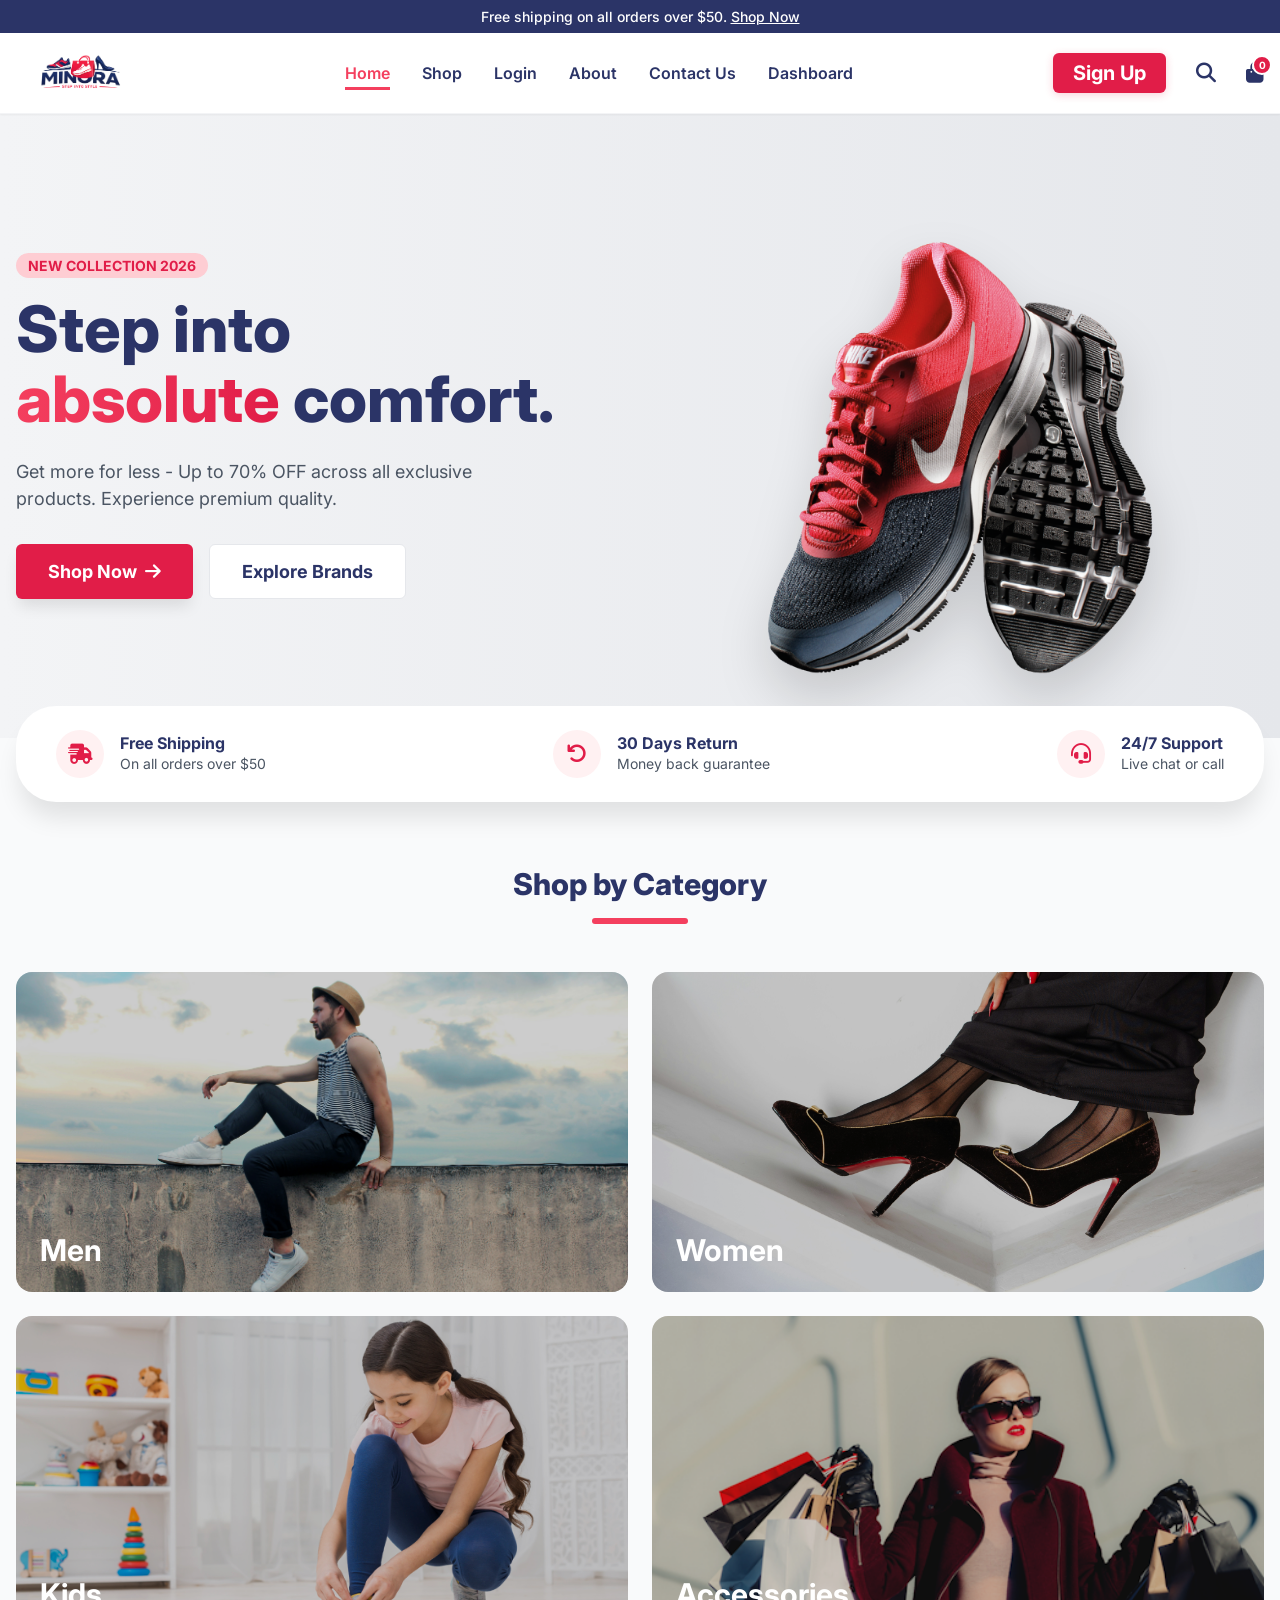
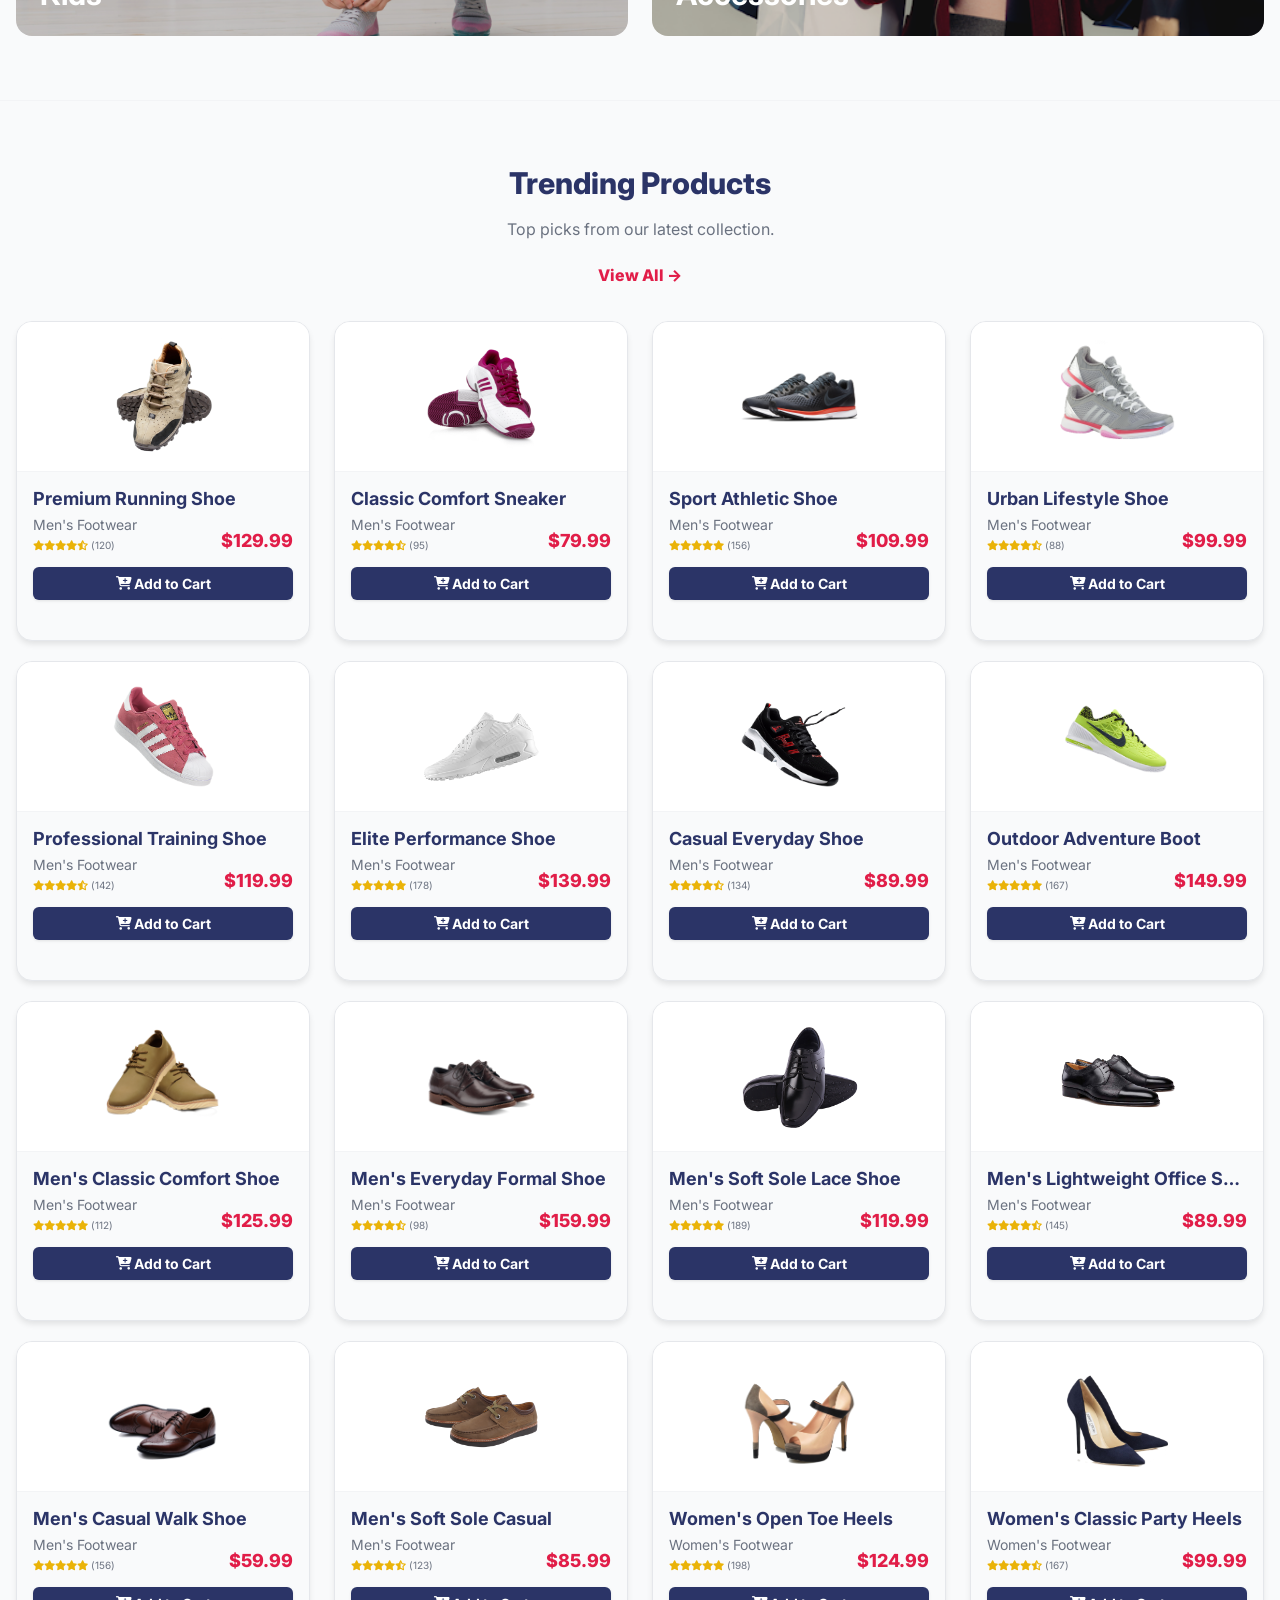
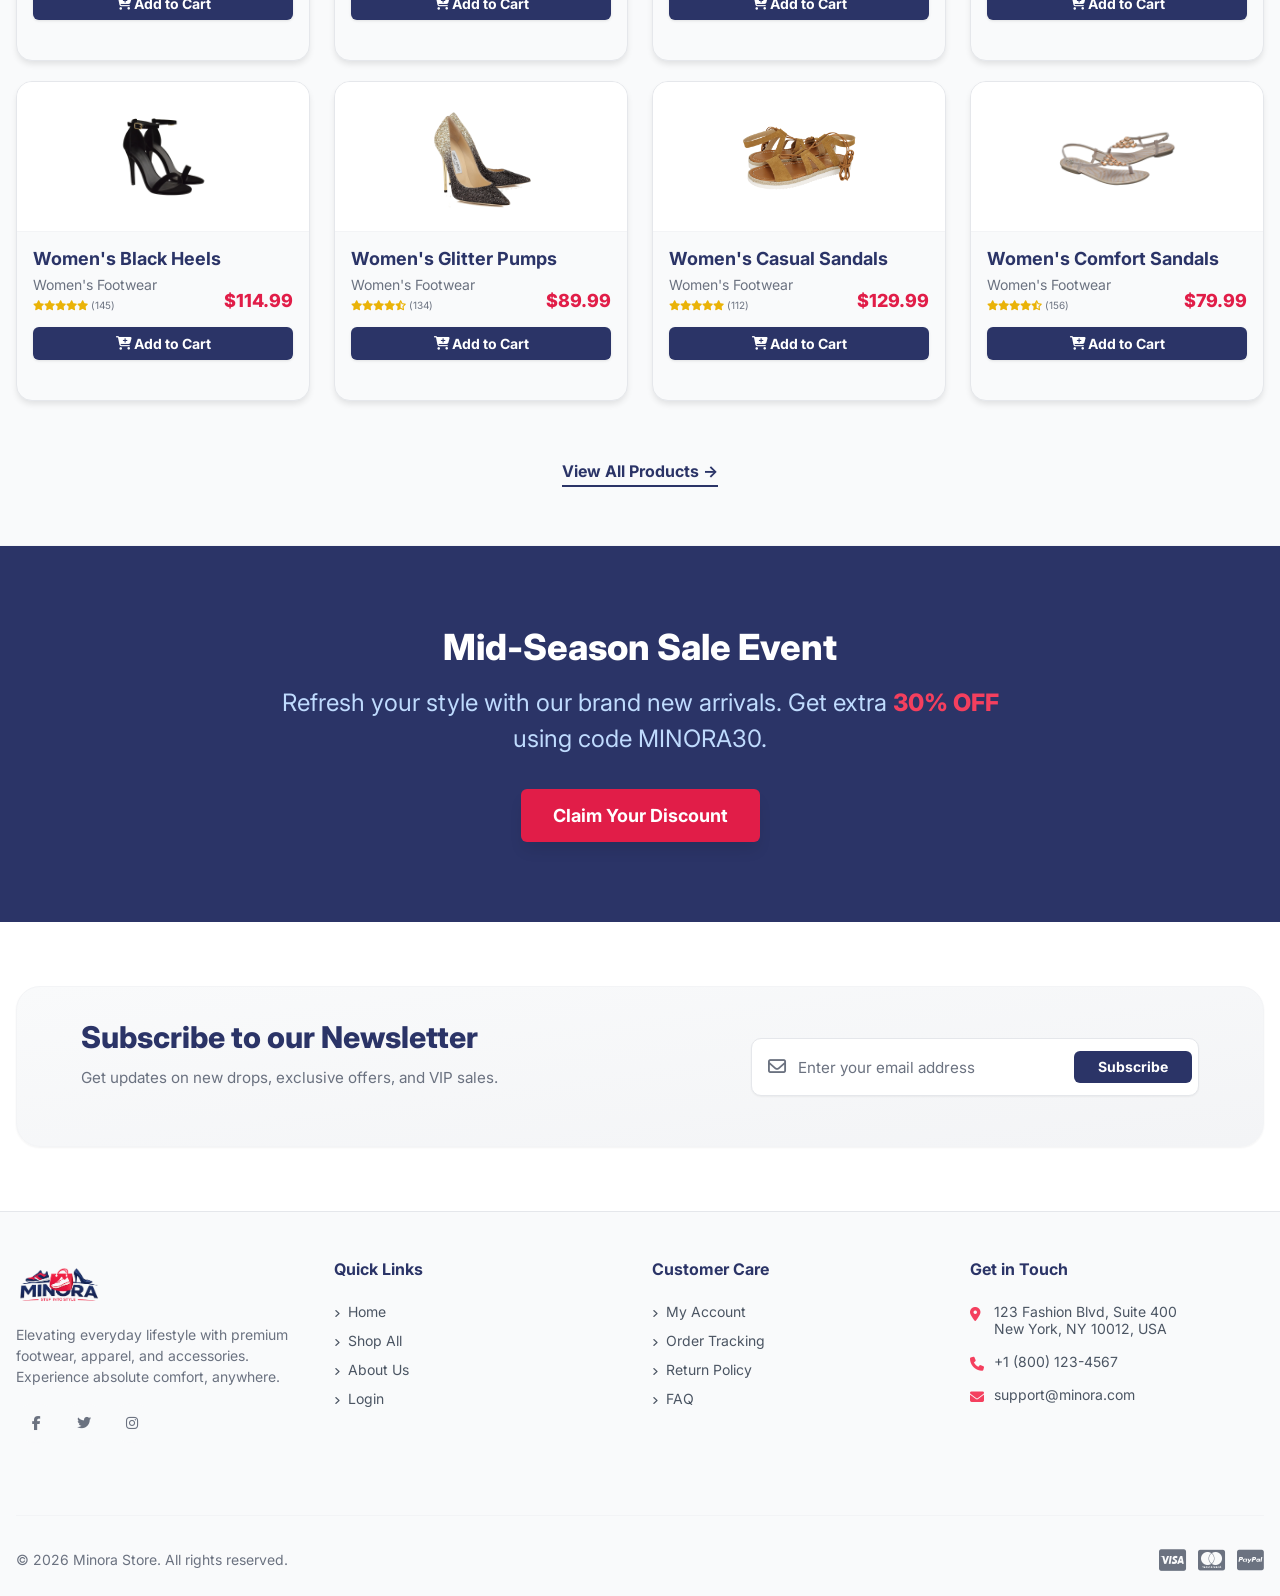
==== commit 83b3a414: "Initial commit" ====
--- a/index.html
+++ b/index.html
@@ -1,4 +1,4 @@
-﻿<!DOCTYPE html>
+<!DOCTYPE html>
 <html lang="en">
 <head>
     <meta charset="UTF-8">
@@ -34,13 +34,14 @@
                         <li><a href="pages/login.html">Login</a></li>
                         <li><a href="pages/about.html">About</a></li>
                         <li><a href="pages/contactUs.html">Contact Us</a></li>
+                        <li><a href="pages/dashboard.html">Dashboard</a></li>
                     </ul>
                 </div>
 
                 <!-- Icons -->
                 <div class="nav-icons">
                     <a href="signup.html" class="nav-signup-btn">Sign Up</a>
-
+                    <button id="search-toggle" aria-label="Search"><i class="fa-solid fa-magnifying-glass"></i></button>
                     <a href="pages/cart.html" class="relative">
                         <i class="fa-solid fa-bag-shopping"></i>
                         <span class="cart-badge">3</span>
@@ -52,21 +53,21 @@
     </header>
 
     <!-- Hero Section -->
-    <section style="background: linear-gradient(to right, #f3f4f6, #e5e7eb); padding: 64px 0; overflow: hidden;">
+    <section id="hero-section">
         <div class="container hero-wrapper">
 
             <div class="hero-text-block">
                 <span class="hero-badge">New Collection 2026</span>
-                <h1 style="font-size: 4rem; color: var(--brand-primary-color); font-weight: 800; line-height: 1.1; margin-bottom: 24px;">
+                <h1 >
                     Step into <br/>
-                    <span style="background-image: linear-gradient(to right, var(--brand-third-color), var(--brand-secondary-color)); -webkit-background-clip: text; -webkit-text-fill-color: transparent; color: transparent;">absolute</span> comfort.
+                    <span >absolute</span> comfort.
                 </h1>
-                <p style="font-size: 1.125rem; max-width: 32rem;">
+                <p >
                     Get more for less - Up to 70% OFF across all exclusive products. Experience premium quality.
                 </p>
                 <div class="hero-buttons">
                     <a href="pages/shop.html" class="link-button lg-button">
-                        Shop Now <i class="fa-solid fa-arrow-right" style="margin-left: 8px;"></i>
+                        Shop Now <i class="fa-solid fa-arrow-right" ></i>
                     </a>
                     <button class="explore-btn" >
                         Explore Brands
@@ -82,7 +83,7 @@
     </section>
 
     <!-- Perks / Features Strip -->
-    <section class="container relative" style="margin-top: -32px; z-index: 20;">
+    <section class="container relative" id="features-section">
         <div class="feature-box">
             <div class="feature-item">
                 <div class="feature-icon">
@@ -117,9 +118,9 @@
     <!-- Categories Section -->
     <section class="page-section">
         <div class="container">
-            <div class="text-center" style="margin-bottom: 48px;">
+            <div class="text-center" >
                 <h2>Shop by Category</h2>
-                <div style="width: 96px; height: 6px; background-color: var(--brand-third-color); margin: 16px auto; border-radius: var(--radius-full);"></div>
+                <div ></div>
             </div>
 
             <div class="category-row">
@@ -158,17 +159,17 @@
     <!-- Featured Products Section -->
     <section class="page-section">
         <div class="container">
-            <div style="text-align: center; margin-bottom: 48px;">
+            <div class="text-center">
                 <h2>Trending Products</h2>
-                <p style="color: var(--text-muted-color); margin-bottom: 24px;">Top picks from our latest collection.</p>
-                <a href="pages/shop.html" style="color: var(--brand-secondary-color); font-weight: 800; display: inline-block;">View All &rarr;</a>
+                <p >Top picks from our latest collection.</p>
+                <a href="pages/shop.html" >View All &rarr;</a>
             </div>
 
             <!-- Row 1 -->
             <div class="category-row">
                 <div class="card-wrapper">
                     <div class="card">
-                        <div style="position: relative; overflow: hidden;">
+                        <div >
                             <span class="card-badge">HOT</span>
                             <button class="card-action"><i class="fa-regular fa-heart"></i></button>
                             <div class="card-image-box">
@@ -179,9 +180,9 @@
                                 <div class="card-meta">
                                     <div>
                                         <p class="card-desc">Men's Footwear</p>
-                                        <div style="color: #eab308; font-size: 10px; margin-top: 4px;">
-                                            <i class="fa-solid fa-star"></i><i class="fa-solid fa-star"></i><i class="fa-solid fa-star"></i><i class="fa-solid fa-star"></i><i class="fa-solid fa-star-half-stroke"></i>
-                                            <span style="color: var(--text-muted-color);">(120)</span>
+                                        <div >
+                                            <i class="fa-solid fa-star"></i><i class="fa-solid fa-star"></i><i class="fa-solid fa-star"></i><i class="fa-solid fa-star"></i><i class="fa-solid fa-star-half-stroke"></i>
+                                            <span >(120)</span>
                                         </div>
                                     </div>
                                     <span class="card-price">$129.99</span>
@@ -194,7 +195,7 @@
 
                 <div class="card-wrapper">
                     <div class="card">
-                        <div style="position: relative; overflow: hidden;">
+                        <div >
                             <span class="card-badge">-20%</span>
                             <button class="card-action"><i class="fa-regular fa-heart"></i></button>
                             <div class="card-image-box">
@@ -205,9 +206,9 @@
                                 <div class="card-meta">
                                     <div>
                                         <p class="card-desc">Men's Footwear</p>
-                                        <div style="color: #eab308; font-size: 10px; margin-top: 4px;">
-                                            <i class="fa-solid fa-star"></i><i class="fa-solid fa-star"></i><i class="fa-solid fa-star"></i><i class="fa-solid fa-star"></i><i class="fa-solid fa-star-half-stroke"></i>
-                                            <span style="color: var(--text-muted-color);">(95)</span>
+                                        <div >
+                                            <i class="fa-solid fa-star"></i><i class="fa-solid fa-star"></i><i class="fa-solid fa-star"></i><i class="fa-solid fa-star"></i><i class="fa-solid fa-star-half-stroke"></i>
+                                            <span >(95)</span>
                                         </div>
                                     </div>
                                     <span class="card-price">$79.99</span>
@@ -220,7 +221,7 @@
 
                 <div class="card-wrapper">
                     <div class="card">
-                        <div style="position: relative; overflow: hidden;">
+                        <div >
                             <span class="card-badge">NEW</span>
                             <button class="card-action"><i class="fa-regular fa-heart"></i></button>
                             <div class="card-image-box">
@@ -231,9 +232,9 @@
                                 <div class="card-meta">
                                     <div>
                                         <p class="card-desc">Men's Footwear</p>
-                                        <div style="color: #eab308; font-size: 10px; margin-top: 4px;">
+                                        <div >
                                             <i class="fa-solid fa-star"></i><i class="fa-solid fa-star"></i><i class="fa-solid fa-star"></i><i class="fa-solid fa-star"></i><i class="fa-solid fa-star"></i>
-                                            <span style="color: var(--text-muted-color);">(156)</span>
+                                            <span >(156)</span>
                                         </div>
                                     </div>
                                     <span class="card-price">$109.99</span>
@@ -246,7 +247,7 @@
 
                 <div class="card-wrapper">
                     <div class="card">
-                        <div style="position: relative; overflow: hidden;">
+                        <div >
                             <span class="card-badge">SALE</span>
                             <button class="card-action"><i class="fa-regular fa-heart"></i></button>
                             <div class="card-image-box">
@@ -257,9 +258,9 @@
                                 <div class="card-meta">
                                     <div>
                                         <p class="card-desc">Men's Footwear</p>
-                                        <div style="color: #eab308; font-size: 10px; margin-top: 4px;">
-                                            <i class="fa-solid fa-star"></i><i class="fa-solid fa-star"></i><i class="fa-solid fa-star"></i><i class="fa-solid fa-star"></i><i class="fa-solid fa-star-half-stroke"></i>
-                                            <span style="color: var(--text-muted-color);">(88)</span>
+                                        <div >
+                                            <i class="fa-solid fa-star"></i><i class="fa-solid fa-star"></i><i class="fa-solid fa-star"></i><i class="fa-solid fa-star"></i><i class="fa-solid fa-star-half-stroke"></i>
+                                            <span >(88)</span>
                                         </div>
                                     </div>
                                     <span class="card-price">$99.99</span>
@@ -275,7 +276,7 @@
             <div class="category-row">
                 <div class="card-wrapper">
                     <div class="card">
-                        <div style="position: relative; overflow: hidden;">
+                        <div >
                             <span class="card-badge">-25%</span>
                             <button class="card-action"><i class="fa-regular fa-heart"></i></button>
                             <div class="card-image-box">
@@ -286,9 +287,9 @@
                                 <div class="card-meta">
                                     <div>
                                         <p class="card-desc">Men's Footwear</p>
-                                        <div style="color: #eab308; font-size: 10px; margin-top: 4px;">
-                                            <i class="fa-solid fa-star"></i><i class="fa-solid fa-star"></i><i class="fa-solid fa-star"></i><i class="fa-solid fa-star"></i><i class="fa-solid fa-star-half-stroke"></i>
-                                            <span style="color: var(--text-muted-color);">(142)</span>
+                                        <div >
+                                            <i class="fa-solid fa-star"></i><i class="fa-solid fa-star"></i><i class="fa-solid fa-star"></i><i class="fa-solid fa-star"></i><i class="fa-solid fa-star-half-stroke"></i>
+                                            <span >(142)</span>
                                         </div>
                                     </div>
                                     <span class="card-price">$119.99</span>
@@ -301,7 +302,7 @@
 
                 <div class="card-wrapper">
                     <div class="card">
-                        <div style="position: relative; overflow: hidden;">
+                        <div >
                             <span class="card-badge">HOT</span>
                             <button class="card-action"><i class="fa-regular fa-heart"></i></button>
                             <div class="card-image-box">
@@ -312,9 +313,9 @@
                                 <div class="card-meta">
                                     <div>
                                         <p class="card-desc">Men's Footwear</p>
-                                        <div style="color: #eab308; font-size: 10px; margin-top: 4px;">
+                                        <div >
                                             <i class="fa-solid fa-star"></i><i class="fa-solid fa-star"></i><i class="fa-solid fa-star"></i><i class="fa-solid fa-star"></i><i class="fa-solid fa-star"></i>
-                                            <span style="color: var(--text-muted-color);">(178)</span>
+                                            <span >(178)</span>
                                         </div>
                                     </div>
                                     <span class="card-price">$139.99</span>
@@ -327,7 +328,7 @@
 
                 <div class="card-wrapper">
                     <div class="card">
-                        <div style="position: relative; overflow: hidden;">
+                        <div >
                             <span class="card-badge">NEW</span>
                             <button class="card-action"><i class="fa-regular fa-heart"></i></button>
                             <div class="card-image-box">
@@ -338,9 +339,9 @@
                                 <div class="card-meta">
                                     <div>
                                         <p class="card-desc">Men's Footwear</p>
-                                        <div style="color: #eab308; font-size: 10px; margin-top: 4px;">
-                                            <i class="fa-solid fa-star"></i><i class="fa-solid fa-star"></i><i class="fa-solid fa-star"></i><i class="fa-solid fa-star"></i><i class="fa-solid fa-star-half-stroke"></i>
-                                            <span style="color: var(--text-muted-color);">(134)</span>
+                                        <div >
+                                            <i class="fa-solid fa-star"></i><i class="fa-solid fa-star"></i><i class="fa-solid fa-star"></i><i class="fa-solid fa-star"></i><i class="fa-solid fa-star-half-stroke"></i>
+                                            <span >(134)</span>
                                         </div>
                                     </div>
                                     <span class="card-price">$89.99</span>
@@ -353,7 +354,7 @@
 
                 <div class="card-wrapper">
                     <div class="card">
-                        <div style="position: relative; overflow: hidden;">
+                        <div >
                             <span class="card-badge">SALE</span>
                             <button class="card-action"><i class="fa-regular fa-heart"></i></button>
                             <div class="card-image-box">
@@ -364,9 +365,9 @@
                                 <div class="card-meta">
                                     <div>
                                         <p class="card-desc">Men's Footwear</p>
-                                        <div style="color: #eab308; font-size: 10px; margin-top: 4px;">
+                                        <div >
                                             <i class="fa-solid fa-star"></i><i class="fa-solid fa-star"></i><i class="fa-solid fa-star"></i><i class="fa-solid fa-star"></i><i class="fa-solid fa-star"></i>
-                                            <span style="color: var(--text-muted-color);">(167)</span>
+                                            <span >(167)</span>
                                         </div>
                                     </div>
                                     <span class="card-price">$149.99</span>
@@ -382,7 +383,7 @@
             <div class="category-row">
                 <div class="card-wrapper">
                     <div class="card">
-                        <div style="position: relative; overflow: hidden;">
+                        <div >
                             <span class="card-badge">-15%</span>
                             <button class="card-action"><i class="fa-regular fa-heart"></i></button>
                             <div class="card-image-box">
@@ -393,9 +394,9 @@
                                 <div class="card-meta">
                                     <div>
                                         <p class="card-desc">Men's Footwear</p>
-                                        <div style="color: #eab308; font-size: 10px; margin-top: 4px;">
+                                        <div >
                                             <i class="fa-solid fa-star"></i><i class="fa-solid fa-star"></i><i class="fa-solid fa-star"></i><i class="fa-solid fa-star"></i><i class="fa-solid fa-star"></i>
-                                            <span style="color: var(--text-muted-color);">(112)</span>
+                                            <span >(112)</span>
                                         </div>
                                     </div>
                                     <span class="card-price">$125.99</span>
@@ -408,7 +409,7 @@
 
                 <div class="card-wrapper">
                     <div class="card">
-                        <div style="position: relative; overflow: hidden;">
+                        <div >
                             <span class="card-badge">NEW</span>
                             <button class="card-action"><i class="fa-regular fa-heart"></i></button>
                             <div class="card-image-box">
@@ -419,9 +420,9 @@
                                 <div class="card-meta">
                                     <div>
                                         <p class="card-desc">Men's Footwear</p>
-                                        <div style="color: #eab308; font-size: 10px; margin-top: 4px;">
-                                            <i class="fa-solid fa-star"></i><i class="fa-solid fa-star"></i><i class="fa-solid fa-star"></i><i class="fa-solid fa-star"></i><i class="fa-solid fa-star-half-stroke"></i>
-                                            <span style="color: var(--text-muted-color);">(98)</span>
+                                        <div >
+                                            <i class="fa-solid fa-star"></i><i class="fa-solid fa-star"></i><i class="fa-solid fa-star"></i><i class="fa-solid fa-star"></i><i class="fa-solid fa-star-half-stroke"></i>
+                                            <span >(98)</span>
                                         </div>
                                     </div>
                                     <span class="card-price">$159.99</span>
@@ -434,7 +435,7 @@
 
                 <div class="card-wrapper">
                     <div class="card">
-                        <div style="position: relative; overflow: hidden;">
+                        <div >
                             <span class="card-badge">HOT</span>
                             <button class="card-action"><i class="fa-regular fa-heart"></i></button>
                             <div class="card-image-box">
@@ -445,9 +446,9 @@
                                 <div class="card-meta">
                                     <div>
                                         <p class="card-desc">Men's Footwear</p>
-                                        <div style="color: #eab308; font-size: 10px; margin-top: 4px;">
+                                        <div >
                                             <i class="fa-solid fa-star"></i><i class="fa-solid fa-star"></i><i class="fa-solid fa-star"></i><i class="fa-solid fa-star"></i><i class="fa-solid fa-star"></i>
-                                            <span style="color: var(--text-muted-color);">(189)</span>
+                                            <span >(189)</span>
                                         </div>
                                     </div>
                                     <span class="card-price">$119.99</span>
@@ -460,7 +461,7 @@
 
                 <div class="card-wrapper">
                     <div class="card">
-                        <div style="position: relative; overflow: hidden;">
+                        <div >
                             <span class="card-badge">-30%</span>
                             <button class="card-action"><i class="fa-regular fa-heart"></i></button>
                             <div class="card-image-box">
@@ -471,9 +472,9 @@
                                 <div class="card-meta">
                                     <div>
                                         <p class="card-desc">Men's Footwear</p>
-                                        <div style="color: #eab308; font-size: 10px; margin-top: 4px;">
-                                            <i class="fa-solid fa-star"></i><i class="fa-solid fa-star"></i><i class="fa-solid fa-star"></i><i class="fa-solid fa-star"></i><i class="fa-solid fa-star-half-stroke"></i>
-                                            <span style="color: var(--text-muted-color);">(145)</span>
+                                        <div >
+                                            <i class="fa-solid fa-star"></i><i class="fa-solid fa-star"></i><i class="fa-solid fa-star"></i><i class="fa-solid fa-star"></i><i class="fa-solid fa-star-half-stroke"></i>
+                                            <span >(145)</span>
                                         </div>
                                     </div>
                                     <span class="card-price">$89.99</span>
@@ -489,7 +490,7 @@
             <div class="category-row">
                 <div class="card-wrapper">
                     <div class="card">
-                        <div style="position: relative; overflow: hidden;">
+                        <div >
                             <span class="card-badge">NEW</span>
                             <button class="card-action"><i class="fa-regular fa-heart"></i></button>
                             <div class="card-image-box">
@@ -500,9 +501,9 @@
                                 <div class="card-meta">
                                     <div>
                                         <p class="card-desc">Men's Footwear</p>
-                                        <div style="color: #eab308; font-size: 10px; margin-top: 4px;">
+                                        <div >
                                             <i class="fa-solid fa-star"></i><i class="fa-solid fa-star"></i><i class="fa-solid fa-star"></i><i class="fa-solid fa-star"></i><i class="fa-solid fa-star"></i>
-                                            <span style="color: var(--text-muted-color);">(156)</span>
+                                            <span >(156)</span>
                                         </div>
                                     </div>
                                     <span class="card-price">$59.99</span>
@@ -515,7 +516,7 @@
 
                 <div class="card-wrapper">
                     <div class="card">
-                        <div style="position: relative; overflow: hidden;">
+                        <div >
                             <span class="card-badge">SALE</span>
                             <button class="card-action"><i class="fa-regular fa-heart"></i></button>
                             <div class="card-image-box">
@@ -526,9 +527,9 @@
                                 <div class="card-meta">
                                     <div>
                                         <p class="card-desc">Men's Footwear</p>
-                                        <div style="color: #eab308; font-size: 10px; margin-top: 4px;">
-                                            <i class="fa-solid fa-star"></i><i class="fa-solid fa-star"></i><i class="fa-solid fa-star"></i><i class="fa-solid fa-star"></i><i class="fa-solid fa-star-half-stroke"></i>
-                                            <span style="color: var(--text-muted-color);">(123)</span>
+                                        <div >
+                                            <i class="fa-solid fa-star"></i><i class="fa-solid fa-star"></i><i class="fa-solid fa-star"></i><i class="fa-solid fa-star"></i><i class="fa-solid fa-star-half-stroke"></i>
+                                            <span >(123)</span>
                                         </div>
                                     </div>
                                     <span class="card-price">$85.99</span>
@@ -541,7 +542,7 @@
 
                 <div class="card-wrapper">
                     <div class="card">
-                        <div style="position: relative; overflow: hidden;">
+                        <div >
                             <span class="card-badge">-20%</span>
                             <button class="card-action"><i class="fa-regular fa-heart"></i></button>
                             <div class="card-image-box">
@@ -552,9 +553,9 @@
                                 <div class="card-meta">
                                     <div>
                                         <p class="card-desc">Women's Footwear</p>
-                                        <div style="color: #eab308; font-size: 10px; margin-top: 4px;">
+                                        <div >
                                             <i class="fa-solid fa-star"></i><i class="fa-solid fa-star"></i><i class="fa-solid fa-star"></i><i class="fa-solid fa-star"></i><i class="fa-solid fa-star"></i>
-                                            <span style="color: var(--text-muted-color);">(198)</span>
+                                            <span >(198)</span>
                                         </div>
                                     </div>
                                     <span class="card-price">$124.99</span>
@@ -567,7 +568,7 @@
 
                 <div class="card-wrapper">
                     <div class="card">
-                        <div style="position: relative; overflow: hidden;">
+                        <div >
                             <span class="card-badge">HOT</span>
                             <button class="card-action"><i class="fa-regular fa-heart"></i></button>
                             <div class="card-image-box">
@@ -578,9 +579,9 @@
                                 <div class="card-meta">
                                     <div>
                                         <p class="card-desc">Women's Footwear</p>
-                                        <div style="color: #eab308; font-size: 10px; margin-top: 4px;">
-                                            <i class="fa-solid fa-star"></i><i class="fa-solid fa-star"></i><i class="fa-solid fa-star"></i><i class="fa-solid fa-star"></i><i class="fa-solid fa-star-half-stroke"></i>
-                                            <span style="color: var(--text-muted-color);">(167)</span>
+                                        <div >
+                                            <i class="fa-solid fa-star"></i><i class="fa-solid fa-star"></i><i class="fa-solid fa-star"></i><i class="fa-solid fa-star"></i><i class="fa-solid fa-star-half-stroke"></i>
+                                            <span >(167)</span>
                                         </div>
                                     </div>
                                     <span class="card-price">$99.99</span>
@@ -596,7 +597,7 @@
             <div class="category-row">
                 <div class="card-wrapper">
                     <div class="card">
-                        <div style="position: relative; overflow: hidden;">
+                        <div >
                             <span class="card-badge">NEW</span>
                             <button class="card-action"><i class="fa-regular fa-heart"></i></button>
                             <div class="card-image-box">
@@ -607,9 +608,9 @@
                                 <div class="card-meta">
                                     <div>
                                         <p class="card-desc">Women's Footwear</p>
-                                        <div style="color: #eab308; font-size: 10px; margin-top: 4px;">
+                                        <div >
                                             <i class="fa-solid fa-star"></i><i class="fa-solid fa-star"></i><i class="fa-solid fa-star"></i><i class="fa-solid fa-star"></i><i class="fa-solid fa-star"></i>
-                                            <span style="color: var(--text-muted-color);">(145)</span>
+                                            <span >(145)</span>
                                         </div>
                                     </div>
                                     <span class="card-price">$114.99</span>
@@ -622,7 +623,7 @@
 
                 <div class="card-wrapper">
                     <div class="card">
-                        <div style="position: relative; overflow: hidden;">
+                        <div >
                             <span class="card-badge">SALE</span>
                             <button class="card-action"><i class="fa-regular fa-heart"></i></button>
                             <div class="card-image-box">
@@ -633,9 +634,9 @@
                                 <div class="card-meta">
                                     <div>
                                         <p class="card-desc">Women's Footwear</p>
-                                        <div style="color: #eab308; font-size: 10px; margin-top: 4px;">
-                                            <i class="fa-solid fa-star"></i><i class="fa-solid fa-star"></i><i class="fa-solid fa-star"></i><i class="fa-solid fa-star"></i><i class="fa-solid fa-star-half-stroke"></i>
-                                            <span style="color: var(--text-muted-color);">(134)</span>
+                                        <div >
+                                            <i class="fa-solid fa-star"></i><i class="fa-solid fa-star"></i><i class="fa-solid fa-star"></i><i class="fa-solid fa-star"></i><i class="fa-solid fa-star-half-stroke"></i>
+                                            <span >(134)</span>
                                         </div>
                                     </div>
                                     <span class="card-price">$89.99</span>
@@ -648,7 +649,7 @@
 
                 <div class="card-wrapper">
                     <div class="card">
-                        <div style="position: relative; overflow: hidden;">
+                        <div >
                             <span class="card-badge">-15%</span>
                             <button class="card-action"><i class="fa-regular fa-heart"></i></button>
                             <div class="card-image-box">
@@ -659,9 +660,9 @@
                                 <div class="card-meta">
                                     <div>
                                         <p class="card-desc">Women's Footwear</p>
-                                        <div style="color: #eab308; font-size: 10px; margin-top: 4px;">
+                                        <div >
                                             <i class="fa-solid fa-star"></i><i class="fa-solid fa-star"></i><i class="fa-solid fa-star"></i><i class="fa-solid fa-star"></i><i class="fa-solid fa-star"></i>
-                                            <span style="color: var(--text-muted-color);">(112)</span>
+                                            <span >(112)</span>
                                         </div>
                                     </div>
                                     <span class="card-price">$129.99</span>
@@ -674,7 +675,7 @@
 
                 <div class="card-wrapper">
                     <div class="card">
-                        <div style="position: relative; overflow: hidden;">
+                        <div >
                             <span class="card-badge">HOT</span>
                             <button class="card-action"><i class="fa-regular fa-heart"></i></button>
                             <div class="card-image-box">
@@ -685,9 +686,9 @@
                                 <div class="card-meta">
                                     <div>
                                         <p class="card-desc">Women's Footwear</p>
-                                        <div style="color: #eab308; font-size: 10px; margin-top: 4px;">
-                                            <i class="fa-solid fa-star"></i><i class="fa-solid fa-star"></i><i class="fa-solid fa-star"></i><i class="fa-solid fa-star"></i><i class="fa-solid fa-star-half-stroke"></i>
-                                            <span style="color: var(--text-muted-color);">(156)</span>
+                                        <div >
+                                            <i class="fa-solid fa-star"></i><i class="fa-solid fa-star"></i><i class="fa-solid fa-star"></i><i class="fa-solid fa-star"></i><i class="fa-solid fa-star-half-stroke"></i>
+                                            <span >(156)</span>
                                         </div>
                                     </div>
                                     <span class="card-price">$79.99</span>
@@ -699,8 +700,8 @@
                 </div>
             </div>
 
-            <div class="text-center" style="margin-top: 40px;">
-                <a href="pages/shop.html" style="color: var(--brand-primary-color); font-weight: bold; border-bottom: 2px solid; padding-bottom: 4px;">
+            <div class="text-center">
+                <a href="pages/shop.html" >
                     View All Products &rarr;
                 </a>
             </div>
@@ -708,12 +709,12 @@
     </section>
 
     <!-- Promotional Banner -->
-    <section class="promo-banner">
+    <section id="promo-banner" class="promo-banner">
         <div class="container">
             <h2>Mid-Season Sale Event</h2>
-            <p style="color: #bfdbfe; font-size: 1.5rem; max-width: 48rem; margin: 0 auto 32px auto;">
+            <p >
                 Refresh your style with our brand new arrivals. Get extra
-                <span style="color: var(--brand-third-color); font-weight: 800;">30% OFF</span>
+                <span >30% OFF</span>
                 using code MINORA30.
             </p>
             <a href="pages/shop.html" class="link-button lg-button" >
@@ -728,7 +729,7 @@
             <div class="newsletter-card">
                 <div class="newsletter-text">
                     <h2>Subscribe to our Newsletter</h2>
-                    <p style="color: var(--text-muted-color);">Get updates on new drops, exclusive offers, and VIP sales.</p>
+                    <p >Get updates on new drops, exclusive offers, and VIP sales.</p>
                 </div>
                 <div class="newsletter-form-wrapper">
                     <form class="newsletter-form">
@@ -746,8 +747,8 @@
         <div class="container">
             <div class="footer-grid">
                 <div class="footer-col">
-                    <a href="#" style="display: block; margin-bottom: 16px; height: 48px;">
-                        <img src="sources/Minoralogo3 .png" alt="Minora" style="height: 48px; object-fit: contain;">
+                    <a href="#" >
+                        <img src="sources/Minoralogo3 .png" alt="Minora" >
                     </a>
                     <p>Elevating everyday lifestyle with premium footwear, apparel, and accessories. Experience absolute comfort, anywhere.</p>
                     <div class="footer-socials">
@@ -760,36 +761,36 @@
                 <div class="footer-col">
                     <h3>Quick Links</h3>
                     <ul>
-                        <li><a href="index.html"><i class="fa-solid fa-angle-right" style="font-size: 10px; margin-right: 8px;"></i>Home</a></li>
-                        <li><a href="pages/shop.html"><i class="fa-solid fa-angle-right" style="font-size: 10px; margin-right: 8px;"></i>Shop All</a></li>
-                        <li><a href="pages/about.html"><i class="fa-solid fa-angle-right" style="font-size: 10px; margin-right: 8px;"></i>About Us</a></li>
-                        <li><a href="pages/login.html"><i class="fa-solid fa-angle-right" style="font-size: 10px; margin-right: 8px;"></i>Login</a></li>
+                        <li><a href="index.html"><i class="fa-solid fa-angle-right" ></i>Home</a></li>
+                        <li><a href="pages/shop.html"><i class="fa-solid fa-angle-right" ></i>Shop All</a></li>
+                        <li><a href="pages/about.html"><i class="fa-solid fa-angle-right" ></i>About Us</a></li>
+                        <li><a href="pages/login.html"><i class="fa-solid fa-angle-right" ></i>Login</a></li>
                     </ul>
                 </div>
 
                 <div class="footer-col">
                     <h3>Customer Care</h3>
                     <ul>
-                        <li><a href="#"><i class="fa-solid fa-angle-right" style="font-size: 10px; margin-right: 8px;"></i>My Account</a></li>
-                        <li><a href="#"><i class="fa-solid fa-angle-right" style="font-size: 10px; margin-right: 8px;"></i>Order Tracking</a></li>
-                        <li><a href="#"><i class="fa-solid fa-angle-right" style="font-size: 10px; margin-right: 8px;"></i>Return Policy</a></li>
-                        <li><a href="#"><i class="fa-solid fa-angle-right" style="font-size: 10px; margin-right: 8px;"></i>FAQ</a></li>
+                        <li><a href="#"><i class="fa-solid fa-angle-right" ></i>My Account</a></li>
+                        <li><a href="#"><i class="fa-solid fa-angle-right" ></i>Order Tracking</a></li>
+                        <li><a href="#"><i class="fa-solid fa-angle-right" ></i>Return Policy</a></li>
+                        <li><a href="#"><i class="fa-solid fa-angle-right" ></i>FAQ</a></li>
                     </ul>
                 </div>
 
                 <div class="footer-col">
                     <h3>Get in Touch</h3>
-                    <ul style="color: var(--text-secondary-color); font-size: 0.875rem;">
-                        <li style="margin-bottom: 16px; position: relative; padding-left: 24px;">
-                            <i class="fa-solid fa-location-dot" style="color: var(--brand-third-color); position: absolute; left: 0; top: 4px;"></i>
+                    <ul >
+                        <li >
+                            <i class="fa-solid fa-location-dot" ></i>
                             123 Fashion Blvd, Suite 400<br>New York, NY 10012, USA
                         </li>
-                        <li style="margin-bottom: 16px; position: relative; padding-left: 24px;">
-                            <i class="fa-solid fa-phone" style="color: var(--brand-third-color); position: absolute; left: 0; top: 4px;"></i>
+                        <li >
+                            <i class="fa-solid fa-phone" ></i>
                             +1 (800) 123-4567
                         </li>
-                        <li style="margin-bottom: 16px; position: relative; padding-left: 24px;">
-                            <i class="fa-solid fa-envelope" style="color: var(--brand-third-color); position: absolute; left: 0; top: 4px;"></i>
+                        <li >
+                            <i class="fa-solid fa-envelope" ></i>
                             support@minora.com
                         </li>
                     </ul>
@@ -797,7 +798,7 @@
             </div>
 
             <div class="footer-bottom">
-                <p style="margin: 0;">&copy; 2026 Minora Store. All rights reserved.</p>
+                <p >&copy; 2026 Minora Store. All rights reserved.</p>
                 <div class="footer-payments">
                     <i class="fa-brands fa-cc-visa"></i>
                     <i class="fa-brands fa-cc-mastercard"></i>
@@ -807,6 +808,100 @@
         </div>
     </footer>
 
+    <!-- Search Overlay -->
+    <div id="search-overlay" class="hidden">
+        <div id="search-modal" class="form-container">
+            <div class="flex justify-between items-center">
+                <h2>Search Products</h2>
+                <button id="search-close" aria-label="Close search"><i class="fa-solid fa-xmark"></i></button>
+            </div>
+            <div class="newsletter-form" id="search-keyword-wrap">
+                <i class="fa-solid fa-magnifying-glass"></i>
+                <input type="text" id="search-keyword" placeholder="Search by name or keyword...">
+                <button type="button" id="search-submit-btn">Search</button>
+            </div>
+            <div class="hero-layout">
+                <div class="hero-content">
+                    <label>Category</label>
+                    <div class="select-container">
+                        <select id="filter-category">
+                            <option value="">All Categories</option>
+                            <option value="men">Men's Footwear</option>
+                            <option value="women">Women's Footwear</option>
+                            <option value="kids">Kids' Footwear</option>
+                            <option value="accessories">Accessories</option>
+                        </select>
+                    </div>
+                </div>
+                <div class="hero-content">
+                    <label>Sort By</label>
+                    <div class="select-container">
+                        <select id="filter-sort">
+                            <option value="">Default</option>
+                            <option value="price-asc">Price: Low to High</option>
+                            <option value="price-desc">Price: High to Low</option>
+                            <option value="name-asc">Name: A to Z</option>
+                            <option value="name-desc">Name: Z to A</option>
+                            <option value="rating">Top Rated</option>
+                        </select>
+                    </div>
+                </div>
+            </div>
+            <div>
+                <label>Price Range</label>
+                <div class="hero-layout">
+                    <div class="hero-content">
+                        <input type="number" id="filter-price-min" placeholder="Min price e.g. 50">
+                    </div>
+                    <div class="hero-content">
+                        <input type="number" id="filter-price-max" placeholder="Max price e.g. 200">
+                    </div>
+                </div>
+            </div>
+            <div class="hero-layout">
+                <div class="hero-content">
+                    <label>Min Rating</label>
+                    <div class="select-container">
+                        <select id="filter-rating">
+                            <option value="">Any Rating</option>
+                            <option value="4">4 Stars &amp; Above</option>
+                            <option value="3">3 Stars &amp; Above</option>
+                            <option value="2">2 Stars &amp; Above</option>
+                        </select>
+                    </div>
+                </div>
+                <div class="hero-content">
+                    <label>Product Tag</label>
+                    <div class="select-container">
+                        <select id="filter-tag">
+                            <option value="">All Tags</option>
+                            <option value="HOT">HOT</option>
+                            <option value="NEW">NEW</option>
+                            <option value="SALE">SALE</option>
+                        </select>
+                    </div>
+                </div>
+            </div>
+            <div class="hero-layout">
+                <div class="hero-content">
+                    <button class="primary-button" id="apply-filters-btn">
+                        <i class="fa-solid fa-filter"></i> Apply Filters
+                    </button>
+                </div>
+                <div class="hero-content">
+                    <button class="primary-button" id="reset-filters-btn">
+                        <i class="fa-solid fa-rotate-left"></i> Reset Filters
+                    </button>
+                </div>
+            </div>
+            <div id="search-results-area" class="hidden">
+                <h3>Search Results</h3>
+                <div id="search-results-count"></div>
+                <div id="search-results-list" class="card-container"></div>
+            </div>
+        </div>
+    </div>
+
     <script src="jsFile/jsFunctions.js"></script>
 </body>
 </html>
--- a/cssFile/globalStyles.css
+++ b/cssFile/globalStyles.css
@@ -642,9 +642,11 @@
 }
 .page-section-alt {
     background-color: var(--bg-section);
-    height: 200px;
-    display: flex;
-  flex-direction: column;
+    min-height: 200px;
+    padding: 64px 0;
+    text-align: center;
+    display: flex;
+    flex-direction: column;
     align-items: center;
     justify-content: center;
 }
@@ -653,17 +655,32 @@
     display: flex;
     align-items: center;
     flex-wrap: wrap;
+    gap: 56px;
 }
 .hero-content {
     flex: 1 1 50%;
     min-width: 300px;
     padding-right: 32px;
 }
+.hero-content h2 {
+    color: var(--brand-secondary-color);
+    margin-bottom: 20px;
+}
+.hero-content p {
+    color: var(--text-secondary-color);
+    line-height: 1.8;
+}
 .hero-image {
     flex: 1 1 50%;
     display: flex;
     justify-content: center;
     min-width: 300px;
+}
+.hero-image img {
+    width: 100%;
+    border-radius: var(--radius-lg);
+    object-fit: cover;
+    max-height: 300px;
 }
 .hero-badge {
     display: inline-block;
@@ -1586,3 +1603,473 @@
 .footer-payments i:hover {
     color: var(--brand-primary-color);
 }
+
+#contact-submit-btn {
+    width: 100%;
+    margin-top: 8px;
+}
+
+/* Auth Form Styles */
+#auth-form {
+    display: flex;
+    flex-direction: column;
+    gap: 16px;
+}
+#auth-form-options {
+    display: flex;
+    align-items: center;
+    justify-content: space-between;
+    font-size: 0.875rem;
+}
+#auth-form-options label {
+    display: flex;
+    align-items: center;
+    gap: 6px;
+    cursor: pointer;
+    color: var(--text-secondary-color);
+}
+#auth-form-options a {
+    color: var(--brand-secondary-color);
+    text-decoration: none;
+    font-weight: 600;
+}
+#auth-divider {
+    display: flex;
+    align-items: center;
+    gap: 12px;
+    margin: 24px 0;
+    color: var(--text-muted-color);
+    font-size: 0.875rem;
+}
+#auth-divider span:nth-child(odd) {
+    flex: 1;
+    height: 1px;
+    background: var(--border-primary-color);
+}
+#auth-socials {
+    display: flex;
+    gap: 12px;
+    justify-content: space-between;
+    margin-bottom: 24px;
+}
+#auth-socials button {
+    width: 50%;
+}
+#auth-footer {
+    text-align: center;
+    padding-top: 16px;
+    border-top: 1px solid var(--border-secondary-color);
+}
+#auth-footer p {
+    color: var(--text-secondary-color);
+    font-size: 0.875rem;
+    margin: 0;
+}
+#auth-footer a {
+    color: var(--brand-secondary-color);
+    font-weight: 700;
+    text-decoration: none;
+}
+input[type="checkbox"] {
+    width: 18px;
+    height: 18px;
+    cursor: pointer;
+    accent-color: var(--brand-secondary-color);
+}
+label:has(input[type="checkbox"]) {
+    display: flex;
+    align-items: center;
+    font-weight: 500;
+    color: var(--text-secondary-color);
+    gap: 8px;
+    cursor: pointer;
+}
+
+#auth-wrapper-450 {
+    width: 100%;
+    max-width: 450px;
+    margin: 0 auto;
+    padding: 0 16px;
+}
+#auth-wrapper-400 {
+    width: 100%;
+    max-width: 400px;
+    margin: 0 auto;
+    padding: 0 16px;
+}
+
+/* Cart Page Styles */
+#cart-page-table-wrapper {
+    overflow-x: auto;
+    margin-bottom: 48px;
+}
+#cart-table {
+    width: 100%;
+    border-collapse: collapse;
+    background: transparent;
+    border-radius: var(--radius-lg);
+    overflow: hidden;
+}
+#cart-table-header {
+    border-bottom: 2px solid var(--border-primary-color);
+}
+#cart-table-header th {
+    padding: 18px 20px;
+    text-align: left;
+    font-size: 0.72rem;
+    font-weight: 700;
+    letter-spacing: 0.1em;
+    color: #fff;
+    text-transform: uppercase;
+}
+#cart-table-header th:nth-child(4),
+#cart-table-header th:nth-child(5),
+#cart-table-header th:nth-child(6) {
+    text-align: center;
+}
+#empty-cart-message {
+    text-align: center;
+    padding: 64px 32px;
+}
+#empty-cart-message i {
+    font-size: 4rem;
+    color: var(--text-muted-color);
+    margin-bottom: 16px;
+}
+#empty-cart-message h3 {
+    color: var(--text-primary-color);
+}
+#empty-cart-message p {
+    color: var(--text-muted-color);
+    margin-bottom: 24px;
+}
+#cart-bottom-row {
+    display: flex;
+    gap: 32px;
+    flex-wrap: wrap;
+    justify-content: space-between;
+    align-items: flex-start;
+}
+#cart-left-col {
+    flex: 1;
+    min-width: 280px;
+    display: flex;
+    flex-direction: column;
+    gap: 24px;
+}
+#continue-shopping-btn {
+    display: inline-flex;
+    align-items: center;
+    gap: 8px;
+    padding: 12px 24px;
+    background: var(--bg-section);
+    color: var(--text-highlighted-color);
+    border: 1px solid var(--border-primary-color);
+    border-radius: var(--radius-sm);
+    font-weight: 600;
+    text-decoration: none;
+    transition: all var(--transition);
+    width: fit-content;
+}
+#coupon-wrapper {
+    background: var(--bg-card);
+    border: 1px solid var(--border-primary-color);
+    border-radius: var(--radius-lg);
+    padding: 28px 32px;
+}
+#coupon-wrapper h3 {
+    margin: 0 0 20px 0;
+    font-size: 1.25rem;
+    font-weight: 800;
+    color: var(--brand-secondary-color);
+}
+#coupon-input-group {
+    display: flex;
+    border-radius: var(--radius-md);
+    overflow: hidden;
+    border: 1px solid var(--border-primary-color);
+    background: var(--bg-section);
+}
+#coupon-input-group input {
+    flex: 1;
+    padding: 16px 20px;
+    border: none;
+    background: transparent;
+    font-size: 0.95rem;
+    color: var(--text-primary-color);
+    outline: none;
+}
+#coupon-input-group button {
+    padding: 16px 28px;
+    background: var(--brand-secondary-color);
+    color: #fff;
+    border: none;
+    cursor: pointer;
+    font-size: 1rem;
+    font-weight: 700;
+    transition: opacity 0.2s;
+    white-space: nowrap;
+}
+#coupon-input-group button:hover {
+    opacity: 0.85;
+}
+#coupon-msg {
+    margin: 10px 0 0;
+    font-size: 0.85rem;
+}
+#checkout-btn {
+    margin-top: 0;
+    width: 100%;
+    padding: 16px;
+    font-size: 1rem;
+    font-weight: 700;
+    border-radius: var(--radius-md);
+}
+
+/* =========================================================
+   MIGRATED INLINE STYLES
+========================================================= */
+
+/* Hero Section */
+#hero-section {
+    background: linear-gradient(to right, #f3f4f6, #e5e7eb);
+    padding: 64px 0;
+    overflow: hidden;
+}
+.hero-text-block h1 {
+    font-size: 4rem;
+    color: var(--brand-primary-color);
+    font-weight: 800;
+    line-height: 1.1;
+    margin-bottom: 24px;
+}
+.hero-text-block h1 span {
+    background-image: linear-gradient(to right, var(--brand-third-color), var(--brand-secondary-color));
+    -webkit-background-clip: text;
+    -webkit-text-fill-color: transparent;
+    color: transparent;
+}
+.hero-text-block > p {
+    font-size: 1.125rem;
+    max-width: 32rem;
+}
+.link-button i, .hero-buttons i {
+    margin-left: 8px;
+}
+
+/* Page Section Common */
+.page-section > .container > .text-center:first-child {
+    margin-bottom: 48px;
+}
+.page-section > .container > .text-center:first-child > div {
+    width: 96px;
+    height: 6px;
+    background-color: var(--brand-third-color);
+    margin: 16px auto;
+    border-radius: var(--radius-full);
+}
+.page-section > .container > .text-center:first-child > p {
+    color: var(--text-muted-color);
+    margin-bottom: 24px;
+}
+.page-section > .container > .text-center:first-child > a {
+    color: var(--brand-secondary-color);
+    font-weight: 800;
+    display: inline-block;
+}
+.page-section > .container > .text-center:last-child {
+    margin-top: 40px;
+    margin-bottom: 0;
+}
+.page-section > .container > .text-center:last-child a {
+    color: var(--brand-primary-color);
+    font-weight: bold;
+    border-bottom: 2px solid;
+    padding-bottom: 4px;
+}
+
+/* Card */
+.card > div:first-child {
+    position: relative;
+    overflow: hidden;
+}
+.card-meta > div > div {
+    color: #eab308;
+    font-size: 10px;
+    margin-top: 4px;
+}
+.card-meta > div > div span {
+    color: var(--text-muted-color);
+}
+
+/* Promo Banner */
+#promo-banner h2 {
+    font-size: 2.25rem;
+    margin-bottom: 16px;
+}
+#promo-banner p {
+    color: #bfdbfe;
+    font-size: 1.5rem;
+    max-width: 48rem;
+    margin: 0 auto 32px auto;
+}
+#promo-banner p span {
+    color: var(--brand-third-color);
+    font-weight: 800;
+}
+
+/* Features */
+#features-section {
+    margin-top: -32px;
+    z-index: 20;
+}
+
+/* Footer Additional */
+.footer-col > a {
+    display: block;
+    margin-bottom: 16px;
+    height: 48px;
+}
+.footer-col > a > img {
+    height: 48px;
+    object-fit: contain;
+}
+.footer-col ul li a i {
+    font-size: 10px;
+    margin-right: 8px;
+}
+.footer-col:last-child ul {
+    color: var(--text-secondary-color);
+    font-size: 0.875rem;
+}
+.footer-col:last-child li {
+    margin-bottom: 16px;
+    position: relative;
+    padding-left: 24px;
+}
+.footer-col:last-child li i {
+    color: var(--brand-third-color);
+    position: absolute;
+    left: 0;
+    top: 4px;
+}
+.footer-bottom p {
+    margin: 0;
+}
+
+/* Newsletter Additional */
+.newsletter-text p {
+    color: var(--text-muted-color);
+}
+
+/* About Table */
+#global-stores-table {
+    background: transparent;
+    box-shadow: none;
+}
+#global-stores-table table {
+    margin: 0 auto;
+}
+td[data-status="open"] {
+    color: var(--brand-secondary-color);
+    font-weight: 600;
+}
+
+/* Signup Styles */
+#signup-section {
+    min-height: calc(100vh - 300px);
+    display: flex;
+    align-items: center;
+    justify-content: center;
+}
+#signup-form-container {
+    background: #ffffff;
+    border-radius: 16px;
+    border: 1px solid var(--border-primary-color);
+    box-shadow: 0 10px 25px rgba(0,0,0,0.08);
+    padding: 40px 32px;
+}
+#signup-form-container h1 {
+    font-size: 1.875rem;
+    font-weight: 800;
+    color: var(--brand-primary-color);
+    margin: 0 0 8px 0;
+}
+#signup-form-container > div > p {
+    color: var(--text-secondary-color);
+    margin: 0;
+    font-size: 0.875rem;
+}
+#signup-form-container button[type="submit"] {
+    width: 100%;
+    background-color: var(--brand-secondary-color);
+    color: #fff;
+    padding: 12px 16px;
+    border-radius: var(--radius-sm);
+    font-weight: 700;
+    font-size: 1rem;
+    border: none;
+    cursor: pointer;
+    transition: var(--transition);
+    box-shadow: 0 2px 8px rgba(225, 29, 72, 0.2);
+}
+#signup-form-container button[type="submit"]:hover {
+    background-color: var(--brand-third-color);
+}
+
+
+/* =========================================================
+   HERO CONTENT POSITIONING UTILITIES
+========================================================= */
+.hero-content-right {
+    padding-right: 0;
+    padding-left: 32px;
+}
+
+.hero-layout-reverse {
+    flex-direction: row-reverse;
+}
+
+
+/* =========================================================
+   SEARCH OVERLAY
+========================================================= */
+#search-overlay {
+    position: fixed;
+    inset: 0;
+    background: rgba(0, 0, 0, 0.6);
+    z-index: 999;
+    display: flex;
+    align-items: flex-start;
+    justify-content: center;
+    padding: 80px 16px 24px;
+    overflow-y: auto;
+}
+
+#search-overlay.hidden {
+    display: none;
+}
+
+#search-modal {
+    width: 100%;
+    max-width: 760px;
+    max-height: 90vh;
+    overflow-y: auto;
+    animation: fadeInDown 0.25s ease;
+}
+
+#search-keyword-wrap {
+    margin-bottom: 24px;
+    max-width: 100%;
+}
+
+#search-results-area h3 {
+    margin-top: 24px;
+    border-top: 1px solid var(--border-primary-color);
+    padding-top: 20px;
+}
+
+@keyframes fadeInDown {
+    from { opacity: 0; transform: translateY(-20px); }
+    to   { opacity: 1; transform: translateY(0); }
+}
